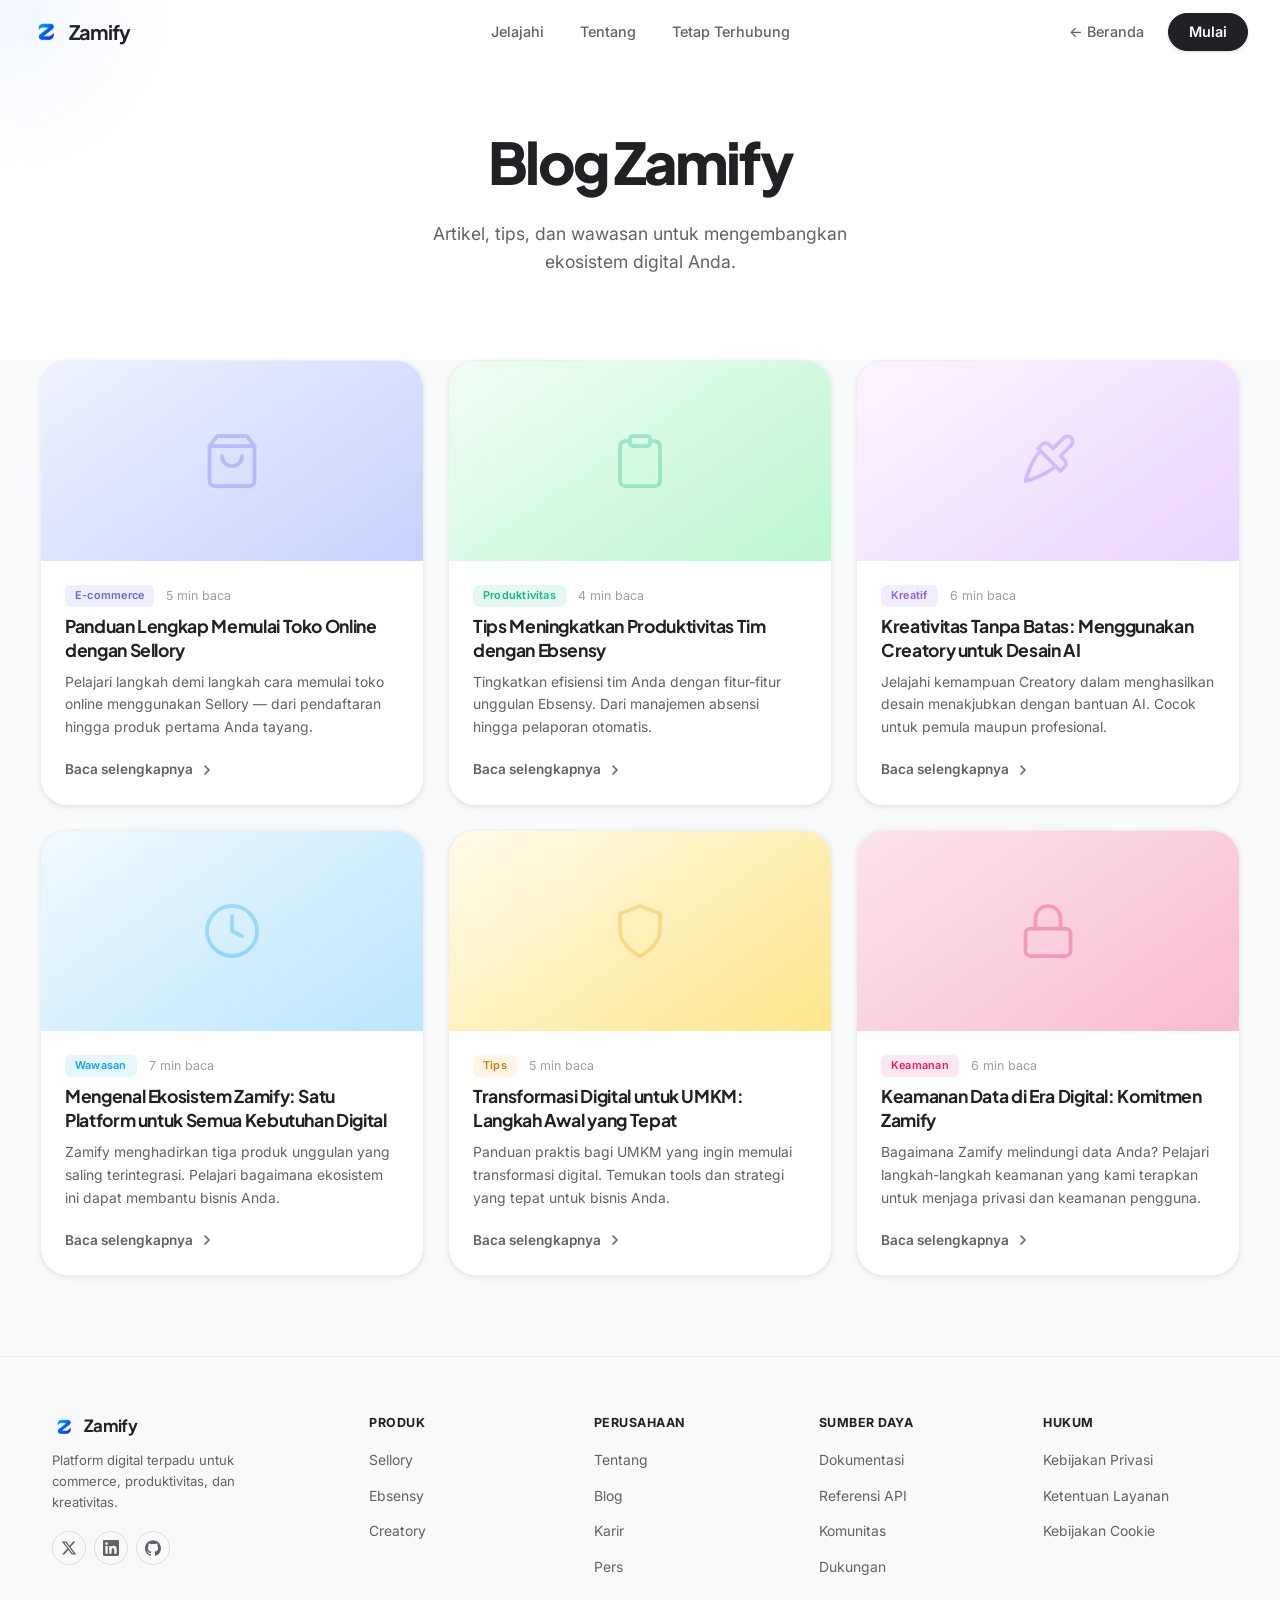
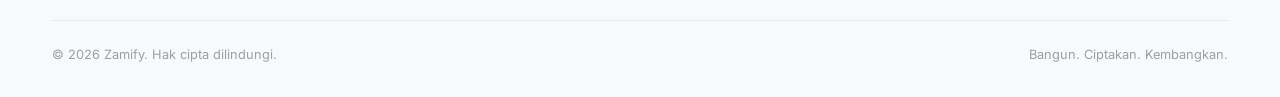
==== blog.html @ 52e23be7 "blog" ====
<!DOCTYPE html>
<html lang="id">
<head>
  <meta charset="UTF-8" />
  <meta name="viewport" content="width=device-width, initial-scale=1.0" />
  <meta name="description" content="Blog Zamify — Artikel, tips, dan wawasan seputar ekosistem digital Zamify." />
  <meta name="theme-color" content="#ffffff" />
  <title>Blog — Zamify</title>
  <link rel="preconnect" href="https://fonts.googleapis.com" />
  <link rel="preconnect" href="https://fonts.gstatic.com" crossorigin />
  <link href="https://fonts.googleapis.com/css2?family=Inter:wght@300;400;500;600;700;800;900&family=Plus+Jakarta+Sans:wght@300;400;500;600;700;800&display=swap" rel="stylesheet" />
  <link rel="stylesheet" href="style.css" />
  <style>
    .blog-hero {
      min-height: 40vh;
      display: flex;
      align-items: center;
      justify-content: center;
      text-align: center;
      padding-top: 80px;
    }
    .blog-hero-headline {
      font-size: clamp(2rem, 5vw, 3.6rem);
      font-weight: 800;
      letter-spacing: -0.05em;
      font-family: var(--font-alt);
      margin-bottom: 12px;
    }
    .blog-hero-sub {
      color: var(--muted);
      font-size: clamp(0.95rem, 1.5vw, 1.1rem);
      max-width: 500px;
      margin: 0 auto;
    }

    .blog-grid-section {
      padding: 0 0 80px;
      background: var(--surface);
    }
    .blog-grid {
      display: grid;
      grid-template-columns: repeat(auto-fill, minmax(340px, 1fr));
      gap: 24px;
    }

    .blog-card {
      border-radius: var(--r-lg);
      overflow: hidden;
      background: var(--paper);
      border: 1.5px solid var(--line-soft);
      box-shadow: var(--shadow-sm);
      transition: transform var(--dur-mid) var(--ease), box-shadow var(--dur-mid) var(--ease), border-color var(--dur-mid) ease;
      display: flex;
      flex-direction: column;
    }
    .blog-card:hover {
      transform: translateY(-4px);
      box-shadow: var(--shadow-lg);
      border-color: var(--line);
    }

    .blog-card-thumb {
      height: 200px;
      position: relative;
      overflow: hidden;
      display: flex;
      align-items: center;
      justify-content: center;
    }
    .blog-card-thumb svg {
      width: 60px;
      height: 60px;
      opacity: 0.3;
    }
    .blog-card-body {
      padding: 24px;
      display: flex;
      flex-direction: column;
      gap: 8px;
      flex: 1;
    }
    .blog-card-meta {
      display: flex;
      align-items: center;
      gap: 12px;
      font-size: 0.78rem;
      color: var(--muted-light);
    }
    .blog-card-category {
      display: inline-flex;
      align-items: center;
      height: 22px;
      padding: 0 10px;
      border-radius: 6px;
      font-size: 0.68rem;
      font-weight: 600;
      letter-spacing: 0.02em;
    }
    .blog-card-title {
      font-size: 1.1rem;
      font-weight: 700;
      color: var(--ink);
      line-height: 1.35;
      letter-spacing: -0.02em;
      font-family: var(--font-alt);
      display: -webkit-box;
      -webkit-line-clamp: 2;
      -webkit-box-orient: vertical;
      overflow: hidden;
    }
    .blog-card-excerpt {
      font-size: 0.87rem;
      color: var(--muted);
      line-height: 1.65;
      display: -webkit-box;
      -webkit-line-clamp: 3;
      -webkit-box-orient: vertical;
      overflow: hidden;
      flex: 1;
    }
    .blog-card-link {
      display: inline-flex;
      align-items: center;
      gap: 6px;
      color: var(--muted);
      font-size: 0.85rem;
      font-weight: 600;
      margin-top: 12px;
      transition: color var(--dur-fast) ease, gap var(--dur-fast) ease;
    }
    .blog-card:hover .blog-card-link {
      color: var(--ink);
      gap: 10px;
    }
    .blog-card-link svg {
      width: 16px;
      height: 16px;
    }

    .blog-empty {
      text-align: center;
      padding: 80px 20px;
      color: var(--muted);
    }
    .blog-empty h3 {
      font-size: 1.4rem;
      font-weight: 700;
      color: var(--ink);
      margin-bottom: 8px;
      font-family: var(--font-alt);
    }

    .blog-article-full {
      display: none;
    }

    @media (max-width: 768px) {
      .blog-grid {
        grid-template-columns: 1fr;
      }
    }
  </style>
</head>
<body>

  <!-- ═══════════════════════════════════════════
       STICKY NAVBAR
  ═══════════════════════════════════════════ -->
  <nav id="navbar" class="navbar" role="navigation" aria-label="Main navigation">
    <div class="nav-container">

      <a href="index.html" class="nav-logo" aria-label="Zamify Home">
        <img src="asset/by (2).png" alt="Zamify" class="nav-logo-mark" />
        <span class="nav-logo-text">Zamify</span>
      </a>

      <ul class="nav-links" role="list">
        <li><a href="index.html#experiments" class="nav-link">Jelajahi</a></li>
        <li><a href="index.html#about" class="nav-link">Tentang</a></li>
        <li><a href="index.html#connect" class="nav-link">Tetap Terhubung</a></li>
      </ul>

      <div class="nav-actions">
        <a href="index.html" class="nav-signin" id="nav-signin-btn">← Beranda</a>
        <a href="index.html#connect" class="btn btn-primary nav-cta">Mulai</a>
      </div>

      <button class="nav-hamburger" id="nav-hamburger" aria-label="Toggle menu" aria-expanded="false">
        <span></span><span></span><span></span>
      </button>
    </div>

    <div class="mobile-menu" id="mobile-menu" aria-hidden="true">
      <ul class="mobile-nav-links" role="list">
        <li><a href="index.html#experiments" class="mobile-nav-link">Jelajahi</a></li>
        <li><a href="index.html#about" class="mobile-nav-link">Tentang</a></li>
        <li><a href="index.html#connect" class="mobile-nav-link">Tetap Terhubung</a></li>
      </ul>
      <div class="mobile-nav-actions">
        <a href="index.html" class="btn btn-ghost">← Beranda</a>
        <a href="index.html#connect" class="btn btn-primary">Mulai</a>
      </div>
    </div>
  </nav>

  <!-- ═══════════════════════════════════════════
       BLOG HERO
  ═══════════════════════════════════════════ -->
  <section class="blog-hero section-pad" aria-labelledby="blog-hero-title">
    <div class="section-container" style="text-align:center;">
      <h1 id="blog-hero-title" class="blog-hero-headline reveal-up">Blog Zamify</h1>
      <p class="blog-hero-sub reveal-up" style="--delay:0.1s">
        Artikel, tips, dan wawasan untuk mengembangkan ekosistem digital Anda.
      </p>
    </div>
  </section>

  <!-- ═══════════════════════════════════════════
       BLOG GRID
  ═══════════════════════════════════════════ -->
  <section class="blog-grid-section section-pad" id="blog-posts">
    <div class="section-container">
      <div class="blog-grid" role="list">

        <article class="blog-card reveal-card" style="--delay:0.05s" role="listitem">
          <div class="blog-card-thumb" style="background:linear-gradient(145deg,#eef2ff,#c7d2fe);">
            <svg viewBox="0 0 24 24" fill="none" stroke="#6366f1" stroke-width="1.5" stroke-linecap="round" stroke-linejoin="round">
              <path d="M6 2L3 6v14a2 2 0 002 2h14a2 2 0 002-2V6l-3-4z"/><line x1="3" y1="6" x2="21" y2="6"/><path d="M16 10a4 4 0 01-8 0"/>
            </svg>
          </div>
          <div class="blog-card-body">
            <div class="blog-card-meta">
              <span class="blog-card-category" style="color:#6366f1;background:rgba(99,102,241,0.1);">E-commerce</span>
              <span>5 min baca</span>
            </div>
            <h2 class="blog-card-title">Panduan Lengkap Memulai Toko Online dengan Sellory</h2>
            <p class="blog-card-excerpt">Pelajari langkah demi langkah cara memulai toko online menggunakan Sellory — dari pendaftaran hingga produk pertama Anda tayang.</p>
            <a href="#" class="blog-card-link">
              Baca selengkapnya
              <svg viewBox="0 0 24 24" fill="none" stroke="currentColor" stroke-width="2.5" stroke-linecap="round" stroke-linejoin="round"><path d="m9 18 6-6-6-6"/></svg>
            </a>
          </div>
        </article>

        <article class="blog-card reveal-card" style="--delay:0.1s" role="listitem">
          <div class="blog-card-thumb" style="background:linear-gradient(145deg,#f0fdf4,#bbf7d0);">
            <svg viewBox="0 0 24 24" fill="none" stroke="#10b981" stroke-width="1.5" stroke-linecap="round" stroke-linejoin="round">
              <path d="M16 4h2a2 2 0 012 2v14a2 2 0 01-2 2H6a2 2 0 01-2-2V6a2 2 0 012-2h2"/><rect x="8" y="2" width="8" height="4" rx="1" ry="1"/>
            </svg>
          </div>
          <div class="blog-card-body">
            <div class="blog-card-meta">
              <span class="blog-card-category" style="color:#10b981;background:rgba(16,185,129,0.1);">Produktivitas</span>
              <span>4 min baca</span>
            </div>
            <h2 class="blog-card-title">Tips Meningkatkan Produktivitas Tim dengan Ebsensy</h2>
            <p class="blog-card-excerpt">Tingkatkan efisiensi tim Anda dengan fitur-fitur unggulan Ebsensy. Dari manajemen absensi hingga pelaporan otomatis.</p>
            <a href="#" class="blog-card-link">
              Baca selengkapnya
              <svg viewBox="0 0 24 24" fill="none" stroke="currentColor" stroke-width="2.5" stroke-linecap="round" stroke-linejoin="round"><path d="m9 18 6-6-6-6"/></svg>
            </a>
          </div>
        </article>

        <article class="blog-card reveal-card" style="--delay:0.15s" role="listitem">
          <div class="blog-card-thumb" style="background:linear-gradient(145deg,#fdf4ff,#e9d5ff);">
            <svg viewBox="0 0 24 24" fill="none" stroke="#8b5cf6" stroke-width="1.5" stroke-linecap="round" stroke-linejoin="round">
              <path d="M18.37 2.63L14 7l-1.59-1.59a2 2 0 00-2.82 0L8 7l9 9 1.59-1.59a2 2 0 000-2.82L17 10l4.37-4.37a2 2 0 000-2.82 2 2 0 00-3 0z"/><path d="M9 8c-4 4-6 12-6 12s8-2 12-6"/>
            </svg>
          </div>
          <div class="blog-card-body">
            <div class="blog-card-meta">
              <span class="blog-card-category" style="color:#8b5cf6;background:rgba(139,92,246,0.1);">Kreatif</span>
              <span>6 min baca</span>
            </div>
            <h2 class="blog-card-title">Kreativitas Tanpa Batas: Menggunakan Creatory untuk Desain AI</h2>
            <p class="blog-card-excerpt">Jelajahi kemampuan Creatory dalam menghasilkan desain menakjubkan dengan bantuan AI. Cocok untuk pemula maupun profesional.</p>
            <a href="#" class="blog-card-link">
              Baca selengkapnya
              <svg viewBox="0 0 24 24" fill="none" stroke="currentColor" stroke-width="2.5" stroke-linecap="round" stroke-linejoin="round"><path d="m9 18 6-6-6-6"/></svg>
            </a>
          </div>
        </article>

        <article class="blog-card reveal-card" style="--delay:0.2s" role="listitem">
          <div class="blog-card-thumb" style="background:linear-gradient(145deg,#f0f9ff,#bae6fd);">
            <svg viewBox="0 0 24 24" fill="none" stroke="#0ea5e9" stroke-width="1.5" stroke-linecap="round" stroke-linejoin="round">
              <circle cx="12" cy="12" r="10"/><polyline points="12 6 12 12 16 14"/>
            </svg>
          </div>
          <div class="blog-card-body">
            <div class="blog-card-meta">
              <span class="blog-card-category" style="color:#0ea5e9;background:rgba(14,165,233,0.1);">Wawasan</span>
              <span>7 min baca</span>
            </div>
            <h2 class="blog-card-title">Mengenal Ekosistem Zamify: Satu Platform untuk Semua Kebutuhan Digital</h2>
            <p class="blog-card-excerpt">Zamify menghadirkan tiga produk unggulan yang saling terintegrasi. Pelajari bagaimana ekosistem ini dapat membantu bisnis Anda.</p>
            <a href="#" class="blog-card-link">
              Baca selengkapnya
              <svg viewBox="0 0 24 24" fill="none" stroke="currentColor" stroke-width="2.5" stroke-linecap="round" stroke-linejoin="round"><path d="m9 18 6-6-6-6"/></svg>
            </a>
          </div>
        </article>

        <article class="blog-card reveal-card" style="--delay:0.25s" role="listitem">
          <div class="blog-card-thumb" style="background:linear-gradient(145deg,#fffbeb,#fde68a);">
            <svg viewBox="0 0 24 24" fill="none" stroke="#f59e0b" stroke-width="1.5" stroke-linecap="round" stroke-linejoin="round">
              <path d="M12 22s8-4 8-10V5l-8-3-8 3v7c0 6 8 10 8 10z"/>
            </svg>
          </div>
          <div class="blog-card-body">
            <div class="blog-card-meta">
              <span class="blog-card-category" style="color:#d97706;background:rgba(245,158,11,0.1);">Tips</span>
              <span>5 min baca</span>
            </div>
            <h2 class="blog-card-title">Transformasi Digital untuk UMKM: Langkah Awal yang Tepat</h2>
            <p class="blog-card-excerpt">Panduan praktis bagi UMKM yang ingin memulai transformasi digital. Temukan tools dan strategi yang tepat untuk bisnis Anda.</p>
            <a href="#" class="blog-card-link">
              Baca selengkapnya
              <svg viewBox="0 0 24 24" fill="none" stroke="currentColor" stroke-width="2.5" stroke-linecap="round" stroke-linejoin="round"><path d="m9 18 6-6-6-6"/></svg>
            </a>
          </div>
        </article>

        <article class="blog-card reveal-card" style="--delay:0.3s" role="listitem">
          <div class="blog-card-thumb" style="background:linear-gradient(145deg,#fce4ec,#f8bbd0);">
            <svg viewBox="0 0 24 24" fill="none" stroke="#e91e63" stroke-width="1.5" stroke-linecap="round" stroke-linejoin="round">
              <rect x="3" y="11" width="18" height="11" rx="2" ry="2"/><path d="M7 11V7a5 5 0 0110 0v4"/>
            </svg>
          </div>
          <div class="blog-card-body">
            <div class="blog-card-meta">
              <span class="blog-card-category" style="color:#e91e63;background:rgba(233,30,99,0.1);">Keamanan</span>
              <span>6 min baca</span>
            </div>
            <h2 class="blog-card-title">Keamanan Data di Era Digital: Komitmen Zamify</h2>
            <p class="blog-card-excerpt">Bagaimana Zamify melindungi data Anda? Pelajari langkah-langkah keamanan yang kami terapkan untuk menjaga privasi dan keamanan pengguna.</p>
            <a href="#" class="blog-card-link">
              Baca selengkapnya
              <svg viewBox="0 0 24 24" fill="none" stroke="currentColor" stroke-width="2.5" stroke-linecap="round" stroke-linejoin="round"><path d="m9 18 6-6-6-6"/></svg>
            </a>
          </div>
        </article>

      </div>
    </div>
  </section>

  <!-- ═══════════════════════════════════════════
       FOOTER
  ═══════════════════════════════════════════ -->
  <footer class="footer" role="contentinfo">
    <div class="footer-container">
      <div class="footer-top">
        <div class="footer-brand">
          <a href="index.html" class="footer-logo" aria-label="Zamify Home">
            <img src="asset/by (2).png" alt="Zamify" width="28" height="28" />
            <span>Zamify</span>
          </a>
          <p class="footer-tagline">Platform digital terpadu untuk commerce, produktivitas, dan kreativitas.</p>
          <div class="footer-socials">
            <a href="#" class="social-link" aria-label="Twitter">
              <svg width="16" height="16" viewBox="0 0 24 24" fill="currentColor"><path d="M18.244 2.25h3.308l-7.227 8.26 8.502 11.24H16.17l-5.214-6.817L4.99 21.75H1.68l7.73-8.835L1.254 2.25H8.08l4.713 6.231zm-1.161 17.52h1.833L7.084 4.126H5.117z"/></svg>
            </a>
            <a href="#" class="social-link" aria-label="LinkedIn">
              <svg width="16" height="16" viewBox="0 0 24 24" fill="currentColor"><path d="M20.447 20.452h-3.554v-5.569c0-1.328-.027-3.037-1.852-3.037-1.853 0-2.136 1.445-2.136 2.939v5.667H9.351V9h3.414v1.561h.046c.477-.9 1.637-1.85 3.37-1.85 3.601 0 4.267 2.37 4.267 5.455v6.286zM5.337 7.433a2.062 2.062 0 0 1-2.063-2.065 2.064 2.064 0 1 1 2.063 2.065zm1.782 13.019H3.555V9h3.564v11.452zM22.225 0H1.771C.792 0 0 .774 0 1.729v20.542C0 23.227.792 24 1.771 24h20.451C23.2 24 24 23.227 24 22.271V1.729C24 .774 23.2 0 22.222 0h.003z"/></svg>
            </a>
            <a href="#" class="social-link" aria-label="GitHub">
              <svg width="16" height="16" viewBox="0 0 24 24" fill="currentColor"><path d="M12 .297c-6.63 0-12 5.373-12 12 0 5.303 3.438 9.8 8.205 11.385.6.113.82-.258.82-.577 0-.285-.01-1.04-.015-2.04-3.338.724-4.042-1.61-4.042-1.61C4.422 18.07 3.633 17.7 3.633 17.7c-1.087-.744.084-.729.084-.729 1.205.084 1.838 1.236 1.838 1.236 1.07 1.835 2.809 1.305 3.495.998.108-.776.417-1.305.76-1.605-2.665-.3-5.466-1.332-5.466-5.93 0-1.31.465-2.38 1.235-3.22-.135-.303-.54-1.523.105-3.176 0 0 1.005-.322 3.3 1.23.96-.267 1.98-.399 3-.405 1.02.006 2.04.138 3 .405 2.28-1.552 3.285-1.23 3.285-1.23.645 1.653.24 2.873.12 3.176.765.84 1.23 1.91 1.23 3.22 0 4.61-2.805 5.625-5.475 5.92.42.36.81 1.096.81 2.22 0 1.606-.015 2.896-.015 3.286 0 .315.21.69.825.57C20.565 22.092 24 17.592 24 12.297c0-6.627-5.373-12-12-12"/></svg>
            </a>
          </div>
        </div>

        <div class="footer-links-group">
          <h4 class="footer-group-title">Produk</h4>
          <ul>
            <li><a href="#">Sellory</a></li>
            <li><a href="#">Ebsensy</a></li>
            <li><a href="#">Creatory</a></li>
          </ul>
        </div>

        <div class="footer-links-group">
          <h4 class="footer-group-title">Perusahaan</h4>
          <ul>
            <li><a href="index.html#about">Tentang</a></li>
            <li><a href="blog.html">Blog</a></li>
            <li><a href="#">Karir</a></li>
            <li><a href="#">Pers</a></li>
          </ul>
        </div>

        <div class="footer-links-group">
          <h4 class="footer-group-title">Sumber Daya</h4>
          <ul>
            <li><a href="#">Dokumentasi</a></li>
            <li><a href="#">Referensi API</a></li>
            <li><a href="#">Komunitas</a></li>
            <li><a href="#">Dukungan</a></li>
          </ul>
        </div>

        <div class="footer-links-group">
          <h4 class="footer-group-title">Hukum</h4>
          <ul>
            <li><a href="#">Kebijakan Privasi</a></li>
            <li><a href="#">Ketentuan Layanan</a></li>
            <li><a href="#">Kebijakan Cookie</a></li>
          </ul>
        </div>
      </div>

      <div class="footer-bottom">
        <p class="footer-copy">© 2026 Zamify. Hak cipta dilindungi.</p>
        <p class="footer-motto">Bangun. Ciptakan. Kembangkan.</p>
      </div>
    </div>
  </footer>

  <div class="cursor-glow" id="cursor-glow" aria-hidden="true"></div>

  <div class="toast" id="toast" aria-live="polite">
    <span class="toast-icon"></span>
    <span class="toast-msg">Masih dalam masa pembangunan</span>
  </div>

  <script src="script.js"></script>
  <script>
    (function initBlogLinks() {
      document.querySelectorAll('.blog-card-link').forEach(link => {
        link.addEventListener('click', e => {
          e.preventDefault();
          if (typeof showToast === 'function') {
            showToast(' Artikel sedang dalam pengembangan');
          }
        });
      });
    })();
  </script>
</body>
</html>
---- style.css ----
/* ═══════════════════════════════════════════════════════════
   ZAMIFY — Google Labs Style Redesign
   Clean · Light · Premium · Modern
═══════════════════════════════════════════════════════════ */

/* ── DESIGN TOKENS ─────────────────────────────────────── */
:root {
  --ink:        #202124;
  --ink-soft:   #3c4043;
  --muted:      #5f6368;
  --muted-light:#9aa0a6;
  --paper:      #ffffff;
  --surface:    #f8f9fa;
  --surface-2:  #f1f3f4;
  --line:       rgba(32,33,36,0.12);
  --line-soft:  rgba(32,33,36,0.07);

  /* Brand accent palette */
  --yellow:     #fbbc04;
  --blue:       #4285f4;
  --green:      #34a853;
  --red:        #ea4335;
  --indigo:     #5e81f4;
  --purple:     #8b5cf6;
  --teal:       #00bcd4;

  /* Radius */
  --r-sm:   12px;
  --r-md:   20px;
  --r-lg:   28px;
  --r-xl:   36px;
  --r-pill: 999px;

  /* Motion */
  --ease:       cubic-bezier(0.22, 1, 0.36, 1);
  --ease-spring:cubic-bezier(0.34, 1.56, 0.64, 1);
  --dur-fast:   0.18s;
  --dur-mid:    0.3s;
  --dur-slow:   0.5s;

  /* Font */
  --font:    'Inter', 'Plus Jakarta Sans', system-ui, sans-serif;
  --font-alt:'Plus Jakarta Sans', 'Inter', system-ui, sans-serif;

  /* Shadows */
  --shadow-sm:  0 1px 4px rgba(0,0,0,0.06), 0 2px 8px rgba(0,0,0,0.04);
  --shadow-md:  0 4px 16px rgba(0,0,0,0.08), 0 1px 4px rgba(0,0,0,0.04);
  --shadow-lg:  0 8px 32px rgba(0,0,0,0.10), 0 2px 8px rgba(0,0,0,0.06);
  --shadow-xl:  0 20px 60px rgba(0,0,0,0.14), 0 4px 16px rgba(0,0,0,0.06);

  /* Z layers */
  --z-intro:  9999;
  --z-sticky:  200;
}

/* ── RESET ─────────────────────────────────────────────── */
*, *::before, *::after {
  box-sizing: border-box;
  margin: 0;
  padding: 0;
}
html {
  scroll-behavior: smooth;
  scroll-padding-top: 72px;
  -webkit-font-smoothing: antialiased;
  -moz-osx-font-smoothing: grayscale;
}
body {
  min-height: 100vh;
  overflow-x: hidden;
  background: var(--paper);
  color: var(--ink);
  font-family: var(--font);
  font-size: 1rem;
  line-height: 1.6;
}
a { color: inherit; text-decoration: none; }
ul { list-style: none; }
button { font: inherit; border: 0; background: none; cursor: pointer; }
svg { display: block; max-width: 100%; }
img { display: block; max-width: 100%; }

::selection {
  background: rgba(66,133,244,0.18);
  color: var(--ink);
}
::-webkit-scrollbar { width: 6px; height: 6px; }
::-webkit-scrollbar-track { background: var(--surface); }
::-webkit-scrollbar-thumb { background: rgba(32,33,36,0.25); border-radius: var(--r-pill); }

/* ── UTILITY ───────────────────────────────────────────── */
.btn {
  display: inline-flex;
  align-items: center;
  justify-content: center;
  gap: 8px;
  min-height: 44px;
  padding: 0 22px;
  border-radius: var(--r-pill);
  border: 1.5px solid transparent;
  font-size: 0.95rem;
  font-weight: 600;
  white-space: nowrap;
  transition:
    transform var(--dur-fast) var(--ease),
    background var(--dur-mid) var(--ease),
    border-color var(--dur-mid) var(--ease),
    box-shadow var(--dur-mid) var(--ease);
}
.btn:hover { transform: translateY(-1px); }
.btn:active { transform: translateY(0); }

.btn-lg { min-height: 52px; padding: 0 30px; font-size: 1rem; }

.btn-primary {
  background: var(--ink);
  color: #fff;
  border-color: var(--ink);
  box-shadow: 0 1px 3px rgba(0,0,0,0.15);
}
.btn-primary:hover {
  background: var(--ink-soft);
  box-shadow: var(--shadow-md);
}

.btn-ghost {
  background: transparent;
  border-color: var(--line);
  color: var(--ink);
}
.btn-ghost:hover {
  background: var(--surface);
  border-color: rgba(32,33,36,0.2);
}

.btn-outline {
  background: transparent;
  border-color: var(--line);
  color: var(--ink);
}
.btn-outline:hover { background: var(--surface); }

.hide-mobile { display: inline; }

.gradient-text {
  background: linear-gradient(135deg, #4285f4, #8b5cf6);
  -webkit-background-clip: text;
  -webkit-text-fill-color: transparent;
  background-clip: text;
}

/* Reveal animations */
.reveal-up, .reveal-fade {
  opacity: 0;
  transform: translateY(24px);
  transition: opacity 0.65s var(--ease), transform 0.65s var(--ease);
  transition-delay: var(--delay, 0s);
}
.reveal-up.revealed, .reveal-fade.revealed {
  opacity: 1;
  transform: translateY(0);
}
.reveal-card {
  opacity: 0;
  transform: translateY(20px) scale(0.98);
  transition: opacity 0.55s var(--ease), transform 0.55s var(--ease);
  transition-delay: var(--delay, 0s);
}
.reveal-card.revealed { opacity: 1; transform: translateY(0) scale(1); }

/* ════════════════════════════════════════════════════════
   INTRO LOADING SCREEN
════════════════════════════════════════════════════════ */
.intro-screen {
  position: fixed;
  inset: 0;
  z-index: var(--z-intro);
  display: grid;
  place-items: center;
  overflow: hidden;
  background: var(--paper);
  color: var(--ink);
}
.intro-screen.intro-hidden {
  pointer-events: none;
  opacity: 0;
  transition: opacity 0.6s ease;
}
.intro-screen.intro-gone { display: none; }

.intro-content {
  position: relative;
  z-index: 2;
  display: flex;
  flex-direction: column;
  align-items: center;
  gap: 14px;
}
.intro-logo-text {
  font-size: clamp(2.8rem, 9vw, 6rem);
  font-weight: 800;
  letter-spacing: -0.06em;
  color: var(--ink);
  animation: introReveal 0.6s var(--ease) 0.12s both;
  font-family: var(--font-alt);
}
.intro-tagline {
  color: var(--muted);
  font-size: clamp(1rem, 2.5vw, 1.35rem);
  font-weight: 500;
  animation: introReveal 0.6s var(--ease) 0.4s both;
}
.intro-progress {
  width: min(240px, 55vw);
  height: 3px;
  margin-top: 20px;
  overflow: hidden;
  border-radius: var(--r-pill);
  background: var(--line);
}
.intro-progress-bar {
  height: 100%;
  width: 0;
  border-radius: inherit;
  background: linear-gradient(90deg, var(--blue), var(--purple));
  animation: introProgress 2.5s var(--ease) 0.4s forwards;
}

/* Intro blobs */
.intro-bg-blob {
  position: absolute;
  z-index: 1;
  opacity: 0;
  animation: blobAppear 0.8s var(--ease) forwards, blobFloat 8s ease-in-out infinite alternate;
}
.intro-blob-top-left  { width: min(38vw, 480px); aspect-ratio:1; top:-22vw; left:6vw; animation-delay:0s,0.8s; }
.intro-blob-top-right { width: min(30vw, 400px); aspect-ratio:1; top:-8vw; right:-10vw; animation-delay:0.15s,0.95s; }
.intro-blob-1 { width:32vw; height:32vw; left:-10vw; bottom:-8vw; animation-delay:0.3s,1.1s; }
.intro-blob-2 { width:33vw; height:33vw; right:12vw; bottom:-16vw; animation-delay:0.45s,1.25s; }
.intro-blob-3 { width:22vw; height:22vw; top:-14vw; left:42vw; animation-delay:0.6s,1.4s; }

@keyframes introReveal {
  from { opacity:0; transform:translateY(16px) scale(0.97); }
  to   { opacity:1; transform:translateY(0) scale(1); }
}
@keyframes introProgress { to { width:100%; } }
@keyframes blobAppear {
  from { opacity:0; transform:scale(0.6); }
  to   { opacity:.5; transform:scale(1); }
}
@keyframes blobFloat {
  0%   { transform:translate3d(0,0,0) rotate(0deg); }
  50%  { transform:translate3d(14px,-28px,0) rotate(2deg); }
  100% { transform:translate3d(-6px,-14px,0) rotate(-2deg); }
}
@keyframes blobSpin {
  from { transform:rotate(0deg); }
  to   { transform:rotate(360deg); }
}

.intro-bg-blob svg { display:block; width:100%; height:100%; transform-origin:center; animation:blobSpin 25s linear infinite; will-change:transform; }
.intro-blob-2 svg { animation-duration:35s; animation-direction:reverse; }
.intro-blob-3 svg { animation-duration:20s; }
.intro-blob-top-left svg { animation-duration:30s; animation-direction:reverse; }
.intro-blob-top-right svg { animation-duration:22s; }

/* ════════════════════════════════════════════════════════
   NAVBAR
════════════════════════════════════════════════════════ */
.navbar {
  position: fixed;
  inset: 0 0 auto;
  z-index: var(--z-sticky);
  color: var(--ink);
  transition:
    background var(--dur-mid) ease,
    border-color var(--dur-mid) ease,
    box-shadow var(--dur-mid) ease;
  border-bottom: 1px solid transparent;
}
.navbar.scrolled {
  background: rgba(255,255,255,0.9);
  border-color: var(--line);
  box-shadow: 0 1px 0 var(--line), var(--shadow-sm);
  backdrop-filter: blur(20px);
  -webkit-backdrop-filter: blur(20px);
}

.nav-container {
  height: 64px;
  padding: 0 32px;
  display: grid;
  grid-template-columns: 1fr auto 1fr;
  align-items: center;
  gap: 20px;
  max-width: 1280px;
  margin: 0 auto;
}

.nav-logo, .footer-logo {
  display: inline-flex;
  align-items: center;
  gap: 9px;
  width: fit-content;
}
.nav-logo-mark { width: 28px; height: 28px; object-fit: contain; }
.nav-logo-text {
  font-size: 1.25rem;
  font-weight: 700;
  letter-spacing: -0.04em;
  color: var(--ink);
  font-family: var(--font-alt);
}

.nav-links {
  display: flex;
  align-items: center;
  justify-content: center;
  gap: 4px;
}
.nav-link, .nav-signin {
  display: inline-flex;
  min-height: 38px;
  align-items: center;
  border-radius: var(--r-pill);
  color: var(--muted);
  font-size: 0.9rem;
  font-weight: 500;
  padding: 0 16px;
  transition: background var(--dur-fast) ease, color var(--dur-fast) ease;
}
.nav-link:hover, .nav-signin:hover {
  background: var(--surface);
  color: var(--ink);
}

/* On dark hero (before scroll), links appear light */
.navbar:not(.scrolled) .nav-link,
.navbar:not(.scrolled) .nav-signin {
  color: rgba(32,33,36,0.7);
}
.navbar:not(.scrolled) .nav-link:hover,
.navbar:not(.scrolled) .nav-signin:hover {
  background: rgba(32,33,36,0.06);
  color: var(--ink);
}

.nav-actions {
  display: flex;
  align-items: center;
  justify-content: flex-end;
  gap: 8px;
}
.nav-cta {
  min-height: 38px;
  padding: 0 20px;
  font-size: 0.9rem;
}

/* Hamburger */
.nav-hamburger {
  display: none;
  flex-direction: column;
  justify-self: end;
  gap: 5px;
  padding: 8px;
  border-radius: var(--r-sm);
}
.nav-hamburger span {
  width: 20px; height: 2px;
  border-radius: 2px;
  background: var(--ink);
  transition: transform var(--dur-fast) var(--ease), opacity var(--dur-fast) ease;
}
.nav-hamburger.open span:nth-child(1) { transform: translateY(7px) rotate(45deg); }
.nav-hamburger.open span:nth-child(2) { opacity: 0; }
.nav-hamburger.open span:nth-child(3) { transform: translateY(-7px) rotate(-45deg); }

/* Mobile menu */
.mobile-menu {
  display: none;
  padding: 16px;
  border-top: 1px solid var(--line);
  background: rgba(255,255,255,0.97);
  backdrop-filter: blur(20px);
}
.mobile-menu.open { display: block; }
.mobile-nav-links { display: grid; gap: 4px; margin-bottom: 12px; }
.mobile-nav-link {
  display: flex;
  min-height: 44px;
  align-items: center;
  border-radius: var(--r-md);
  color: var(--ink);
  font-weight: 500;
  padding: 0 14px;
  transition: background var(--dur-fast) ease;
}
.mobile-nav-link:hover { background: var(--surface); }
.mobile-nav-actions { display: grid; grid-template-columns: 1fr 1fr; gap: 8px; }

/* ════════════════════════════════════════════════════════
   HERO — Google Labs Split Layout
════════════════════════════════════════════════════════ */
.hero {
  position: relative;
  overflow: hidden;
  background: var(--paper);
  color: var(--ink);
}

.hero .hero-blobs {
  position: absolute;
  inset: 0;
  overflow: hidden;
  pointer-events: none;
  z-index: 0;
}
.hero .blob {
  position: absolute;
  filter: blur(80px);
  opacity: 0.15;
  will-change: transform;
}
.hero .blob-1 { width:42vw; height:42vw; top:-12vw; right:-6vw; animation:float-blob1 18s infinite alternate ease-in-out; }
.hero .blob-2 { width:36vw; height:36vw; top:30vw; left:-8vw; animation:float-blob2 22s infinite alternate ease-in-out; }

.hero .blob svg { display:block; width:100%; height:100%; transform-origin:center; animation:blobSpin 30s linear infinite; will-change:transform; }
.hero .blob-2 svg { animation-duration:22s; animation-direction:reverse; }

@keyframes float-blob1 {
  0%   { transform:translate(0,0) scale(1); }
  50%  { transform:translate(-8vw,6vw) scale(1.08); }
  100% { transform:translate(4vw,-4vw) scale(0.96); }
}
@keyframes float-blob2 {
  0%   { transform:translate(0,0) scale(1); }
  50%  { transform:translate(10vw,-8vw) scale(1.06); }
  100% { transform:translate(-4vw,6vw) scale(0.94); }
}

/* ── HERO LAYOUT — Split: Left text + Right card grid ── */
.hero-layout {
  display: grid;
  grid-template-columns: 1fr 1fr;
  align-items: center;
  gap: 60px;
}

/* Left column */
.hero-left-col {
  display: flex;
  flex-direction: column;
  align-items: flex-start;
  gap: 0;
}
.hero-kicker {
  font-size: 0.78rem;
  font-weight: 600;
  letter-spacing: 0.1em;
  text-transform: uppercase;
  color: var(--muted);
  margin-bottom: 18px;
}
.hero-headline {
  color: var(--ink);
  font-size: clamp(2.4rem, 5.5vw, 4.2rem);
  font-weight: 800;
  line-height: 1.1;
  letter-spacing: -0.05em;
  font-family: var(--font-alt);
  margin-bottom: 22px;
}
.hero-subheadline {
  max-width: 420px;
  color: var(--muted);
  font-size: clamp(0.95rem, 1.5vw, 1.1rem);
  line-height: 1.7;
  margin-bottom: 34px;
}
.hero-actions {
  display: flex;
  flex-wrap: wrap;
  gap: 10px;
}

/* Right column — 3-card grid like Google Labs */
.hero-right-col {
  display: grid;
  grid-template-columns: repeat(3, 1fr);
  gap: 14px;
  align-items: stretch;
}

/* Individual mini hero cards */
.hero-mini-card {
  border-radius: var(--r-lg);
  overflow: hidden;
  position: relative;
  cursor: pointer;
  transition: transform var(--dur-mid) var(--ease), box-shadow var(--dur-mid) var(--ease);
  box-shadow: var(--shadow-md);
  background: var(--surface-2);
  min-height: 380px;
  display: flex;
  flex-direction: column;
}
.hero-mini-card:hover {
  transform: translateY(-6px) scale(1.02);
  box-shadow: var(--shadow-xl);
}

/* New badge */
.hero-mini-badge {
  position: absolute;
  top: 14px;
  left: 14px;
  z-index: 10;
  height: 24px;
  padding: 0 10px;
  border-radius: var(--r-pill);
  background: rgba(255,255,255,0.95);
  color: var(--ink);
  font-size: 0.7rem;
  font-weight: 700;
  letter-spacing: 0.06em;
  display: flex;
  align-items: center;
  box-shadow: var(--shadow-sm);
  border: 1px solid var(--line-soft);
}

.hero-mini-card-img {
  flex: 1;
  position: relative;
  overflow: hidden;
}
.hero-mini-card-img img {
  width: 100%;
  height: 100%;
  object-fit: cover;
  transition: transform 0.5s var(--ease);
}
.hero-mini-card:hover .hero-mini-card-img img {
  transform: scale(1.05);
}

/* Mock visual inside card */
.hero-mini-mock {
  width: 100%;
  height: 100%;
  min-height: 240px;
  display: flex;
  align-items: center;
  justify-content: center;
  position: relative;
  overflow: hidden;
}

.hero-mini-card-footer {
  padding: 16px 18px;
  background: var(--paper);
  border-top: 1px solid var(--line-soft);
  display: flex;
  align-items: center;
  justify-content: space-between;
}
.hero-mini-card-footer-text {
  flex: 1;
  min-width: 0;
}
.hero-mini-card-name {
  font-size: 0.95rem;
  font-weight: 700;
  color: var(--ink);
  letter-spacing: -0.02em;
}
.hero-mini-card-desc {
  font-size: 0.75rem;
  color: var(--muted);
  margin-top: 2px;
  white-space: nowrap;
  overflow: hidden;
  text-overflow: ellipsis;
}
.hero-mini-card-arrow {
  width: 34px;
  height: 34px;
  border-radius: 50%;
  border: 1.5px solid var(--line);
  display: grid;
  place-items: center;
  color: var(--ink);
  flex-shrink: 0;
  margin-left: 10px;
  transition: background var(--dur-fast) ease, border-color var(--dur-fast) ease, transform var(--dur-fast) ease;
}
.hero-mini-card:hover .hero-mini-card-arrow {
  background: var(--ink);
  border-color: var(--ink);
  color: #fff;
  transform: rotate(45deg);
}

/* Product slides (slide 1,2,3) — full panel product showcase */
/* Mock devices */
.mock-browser,
.mock-phone,
.mock-canvas {
  width: min(320px, 100%);
  border: 1px solid var(--line);
  border-radius: var(--r-md);
  background: var(--surface);
  box-shadow: var(--shadow-lg);
}
.mock-browser { padding: 14px; }
.mock-browser-top { display:flex; gap:6px; margin-bottom:14px; }
.mock-browser-top span { width:8px; height:8px; border-radius:50%; }
.mock-browser-top span:nth-child(1) { background:#ff5f57; }
.mock-browser-top span:nth-child(2) { background:#febc2e; }
.mock-browser-top span:nth-child(3) { background:#28c840; }

.mock-chart {
  height: 72px;
  border-radius: var(--r-sm);
  background: var(--surface-2);
  position: relative;
  overflow: hidden;
}
.mock-chart::after {
  content:'';
  position:absolute;
  inset:0;
  background: linear-gradient(90deg,
    transparent 10%,
    var(--accent,#4285f4) 10% 25%,
    transparent 25% 35%,
    var(--accent,#4285f4) 35% 55%,
    transparent 55%
  );
  opacity: 0.35;
  border-radius: var(--r-sm);
}
.mock-store-grid { display:grid; grid-template-columns:repeat(4,1fr); gap:8px; margin-top:12px; }
.mock-store-grid i { aspect-ratio:1; border-radius:6px; background:var(--surface-2); }

.mock-phone { max-width:200px; padding:14px; border-radius:22px; }
.mock-phone-pill { width:48px; height:5px; margin:0 auto 14px; border-radius:var(--r-pill); background:var(--line); }
.mock-attendance-card { height:72px; border-radius:var(--r-sm); background:var(--surface-2); }
.mock-attendance-list { display:grid; gap:8px; margin-top:12px; }
.mock-attendance-list i { height:14px; border-radius:4px; background:var(--surface-2); }

.mock-canvas { min-height:180px; position:relative; overflow:hidden; }
.mock-canvas-shape { position:absolute; border-radius:var(--r-sm); }
.shape-a { width:80px; height:80px; left:24px; top:24px; background:var(--accent,#8b5cf6); opacity:0.5; transform:rotate(12deg); }
.shape-b { width:100px; height:50px; right:20px; bottom:24px; border-radius:var(--r-sm); background:var(--surface-2); }
.mock-canvas-tools { position:absolute; left:20px; right:20px; bottom:16px; display:flex; gap:6px; }
.mock-canvas-tools i { width:28px; height:28px; border:1px solid var(--line); border-radius:6px; background:var(--paper); }

/* Extra mocks for cards */
.mock-analytics { display:flex; align-items:flex-end; gap:6px; height:80px; padding:0 10px; }
.mock-analytics-bar { flex:1; border-radius:4px 4px 0 0; }
.mock-form { display:grid; gap:8px; padding:10px; }
.mock-form-field { height:14px; border-radius:4px; background:var(--surface-2); }
.mock-gallery { display:grid; grid-template-columns:1fr 1fr; gap:6px; padding:8px; }
.mock-gallery-item { aspect-ratio:1; border-radius:6px; }
.mock-feed { display:grid; gap:8px; padding:8px; }
.mock-feed-post { height:20px; border-radius:4px; }

/* ════════════════════════════════════════════════════════
   SHARED SECTION STYLES
═════════════════════════════════════════════════════════ */
.section-pad {
  min-height: 100vh;
  display: flex;
  flex-direction: column;
  justify-content: center;
  padding: 48px 0;
  box-sizing: border-box;
}
.section-container {
  width: min(1400px, 100%);
  margin: 0 auto;
  padding: 0 40px;
}

/* ════════════════════════════════════════════════════════
   EXPERIMENTS SECTION — Google Labs "Explore by collection"
════════════════════════════════════════════════════════ */
.labs-experiments {
  position: relative;
  overflow: hidden;
  background: var(--surface);
}

.labs-experiments-blobs {
  position: absolute;
  inset: 0;
  pointer-events: none;
  z-index: 0;
  overflow: hidden;
}
.labs-blob { position:absolute; pointer-events:none; z-index:0; opacity:0.12; animation:blobFloat 10s ease-in-out infinite alternate; }
.labs-blob svg { display:block; width:100%; height:100%; transform-origin:center; animation:blobSpin 40s linear infinite; will-change:transform; }
.labs-blob-blue svg { animation-duration:30s; animation-direction:reverse; }

.labs-blob-exp-1 { width:420px; height:420px; top:5%; left:-100px; }
.labs-blob-exp-2 { width:380px; height:380px; bottom:10%; right:-80px; animation-delay:-3s; }

/* Header layout like Google Labs */
.labs-header {
  position: relative;
  z-index: 1;
  display: flex;
  align-items: flex-start;
  justify-content: space-between;
  gap: 24px;
  margin-bottom: 32px;
}
.labs-header-left { flex: 1; }
.labs-header-right {
  flex-shrink: 0;
  display: flex;
  align-items: flex-start;
  padding-top: 6px;
}
.labs-view-all {
  display: inline-flex;
  align-items: center;
  gap: 6px;
  color: var(--muted);
  font-size: 0.9rem;
  font-weight: 500;
  transition: color var(--dur-fast) ease;
}
.labs-view-all:hover { color: var(--ink); }
.labs-view-all svg { width:16px; height:16px; }

.labs-headline {
  color: var(--ink);
  font-size: clamp(1.6rem, 3.5vw, 2.4rem);
  font-weight: 700;
  letter-spacing: -0.04em;
  line-height: 1.15;
  margin-bottom: 8px;
  font-family: var(--font-alt);
}
.labs-subheadline {
  color: var(--muted);
  font-size: clamp(0.9rem, 1.5vw, 1rem);
  line-height: 1.65;
  max-width: 420px;
}

/* Filter tabs */
.exp-filter-bar {
  position: relative;
  z-index: 1;
  display: flex;
  align-items: center;
  gap: 8px;
  flex-wrap: wrap;
  margin-bottom: 28px;
}
.exp-filter-btn {
  display: inline-flex;
  align-items: center;
  gap: 8px;
  min-height: 40px;
  padding: 0 18px;
  border-radius: var(--r-pill);
  font-size: 0.9rem;
  font-weight: 500;
  color: var(--muted);
  background: transparent;
  border: 1.5px solid transparent;
  transition:
    background var(--dur-fast) ease,
    color var(--dur-fast) ease,
    border-color var(--dur-fast) ease;
  cursor: pointer;
}
.exp-filter-btn:hover {
  background: var(--surface);
  color: var(--ink);
}
.exp-filter-btn.active {
  background: var(--ink);
  color: #fff;
  border-color: var(--ink);
  box-shadow: var(--shadow-sm);
}

/* Carousel container */
.exp-carousel { position: relative; }
.exp-carousel-content { position: relative; }

.exp-track-wrap {
  overflow: hidden;
  border-radius: var(--r-lg);
}
.exp-track {
  display: flex;
  gap: 16px;
  transition: transform 0.5s var(--ease);
}

/* Experiment card */
.exp-card {
  flex: 0 0 calc(25% - 12px);
  min-width: 240px;
  border-radius: var(--r-lg);
  overflow: hidden;
  background: var(--paper);
  border: 1.5px solid var(--line-soft);
  box-shadow: var(--shadow-sm);
  transition:
    transform var(--dur-mid) var(--ease),
    box-shadow var(--dur-mid) var(--ease),
    border-color var(--dur-mid) ease;
  cursor: pointer;
  display: flex;
  flex-direction: column;
}
.exp-card:hover {
  transform: translateY(-4px);
  box-shadow: var(--shadow-lg);
  border-color: var(--line);
}

/* Card visual area */
.exp-card-preview {
  height: 260px;
  position: relative;
  overflow: hidden;
  border-radius: var(--r-lg) var(--r-lg) 0 0;
  display: flex;
  align-items: center;
  justify-content: center;
}
.exp-preview-blob {
  position: absolute;
  border-radius: 50%;
  pointer-events: none;
}
.exp-mock { position: relative; z-index: 2; transform: scale(0.85); }
.exp-card:hover .exp-mock { transform: scale(0.9); transition: transform 0.4s var(--ease); }

/* Small logo circle on card */
.exp-card-logo {
  position: absolute;
  bottom: 14px;
  left: 14px;
  z-index: 3;
  width: 32px;
  height: 32px;
  border-radius: 10px;
  display: grid;
  place-items: center;
  box-shadow: var(--shadow-sm);
}
.exp-card-logo svg { width:16px; height:16px; }

.exp-card-body {
  padding: 16px 18px 20px;
  display: flex;
  flex-direction: column;
  gap: 4px;
  flex: 1;
}
.exp-card-tag {
  display: inline-flex;
  align-items: center;
  height: 22px;
  padding: 0 9px;
  border-radius: 6px;
  font-size: 0.68rem;
  font-weight: 600;
  letter-spacing: 0.02em;
  margin-bottom: 4px;
  align-self: flex-start;
}
.exp-card-title {
  font-size: 1.05rem;
  font-weight: 700;
  color: var(--ink);
  letter-spacing: -0.02em;
  line-height: 1.25;
}
.exp-card-desc {
  font-size: 0.82rem;
  color: var(--muted);
  line-height: 1.5;
  margin-top: 2px;
}
.exp-card-link {
  display: inline-flex;
  align-items: center;
  gap: 6px;
  color: var(--muted);
  font-size: 0.82rem;
  font-weight: 600;
  margin-top: auto;
  padding-top: 12px;
  transition: color var(--dur-fast) ease, gap var(--dur-fast) ease;
}
.exp-card:hover .exp-card-link { color: var(--ink); gap: 8px; }

/* Carousel arrow buttons */
.exp-arrow {
  position: absolute;
  top: 50%;
  transform: translateY(-50%);
  z-index: 5;
  width: 42px; height: 42px;
  display: grid;
  place-items: center;
  border-radius: var(--r-pill);
  border: 1.5px solid var(--line);
  background: rgba(255,255,255,0.9);
  backdrop-filter: blur(8px);
  color: var(--ink);
  box-shadow: var(--shadow-md);
  transition: transform var(--dur-fast) var(--ease), background var(--dur-fast) ease;
  cursor: pointer;
}
.exp-arrow:hover { background: var(--paper); transform: translateY(-50%) scale(1.08); }
.exp-prev { left: -20px; }
.exp-next { right: -20px; }

/* ════════════════════════════════════════════════════════
   LABS BLOB STYLES (shared)
════════════════════════════════════════════════════════ */
.labs-about-blob {
  position: absolute;
  pointer-events: none;
  opacity: 0.1;
  animation: blobFloat 12s ease-in-out infinite alternate;
}
.labs-about-blob svg {
  display:block; width:100%; height:100%; transform-origin:center; animation:blobSpin 30s linear infinite; will-change:transform;
}
.labs-about-blob-1 { width:380px; height:380px; top:-80px; left:-100px; }
.labs-about-blob-2 { width:340px; height:340px; bottom:-60px; right:-80px; animation-delay:-4s; }
.labs-about-blob-2 svg { animation-duration:22s; animation-direction:reverse; }
.labs-about-blob-3 { width:240px; height:240px; top:30%; right:25%; animation-delay:-2s; }
.labs-about-blob-3 svg { animation-duration:40s; }


/* ════════════════════════════════════════════════════════
   ABOUT SECTION — Inline strip like Google Labs "About Labs"
════════════════════════════════════════════════════════ */
.labs-about {
  position: relative;
  overflow: hidden;
  background: var(--paper);
  border-top: 1px solid var(--line-soft);
}

.labs-about-blobs { position:absolute; inset:0; pointer-events:none; z-index:0; }
.labs-about-container {
  position: relative;
  z-index: 1;
  max-width: 900px;
}
.labs-about-label {
  font-size: 0.72rem;
  font-weight: 700;
  letter-spacing: 0.12em;
  text-transform: uppercase;
  color: var(--muted);
  margin-bottom: 20px;
}
.labs-about-text {
  font-size: clamp(1.35rem, 2.8vw, 2.2rem);
  font-weight: 600;
  color: var(--ink);
  line-height: 1.6;
  letter-spacing: -0.025em;
  font-family: var(--font-alt);
}

/* ════════════════════════════════════════════════════════
   CONNECT SECTION — CTA Banner (Google Labs "Join Labs" style)
════════════════════════════════════════════════════════ */
.labs-connect {
  background: var(--surface);
  position: relative;
  overflow: hidden;
  border-top: 1px solid var(--line-soft);
}
.labs-connect-bg {
  position: absolute;
  inset: 0;
  z-index: 0;
  pointer-events: none;
}
.labs-blob-yellow-bottom {
  position: absolute;
  width: min(50vw, 550px);
  aspect-ratio: 1;
  bottom: -25vw;
  left: 15%;
  opacity: 0.12;
  animation: blobFloat 10s ease-in-out infinite alternate;
}
.labs-blob-orange-bottom {
  position: absolute;
  width: min(40vw, 460px);
  aspect-ratio: 1;
  bottom: -20vw;
  right: 20%;
  opacity: 0.08;
  animation: blobFloat 12s ease-in-out infinite alternate-reverse;
}
.labs-blob-yellow-bottom svg,
.labs-blob-orange-bottom svg {
  display:block; width:100%; height:100%; transform-origin:center; animation:blobSpin 35s linear infinite; will-change:transform;
}
.labs-blob-orange-bottom svg { animation-duration:25s; animation-direction:reverse; }

.labs-connect-container {
  position: relative;
  z-index: 1;
  display: flex;
  flex-direction: column;
  align-items: center;
  gap: 40px;
}
.labs-connect-container .labs-headline {
  font-size: clamp(1.8rem, 4vw, 3.2rem);
  text-align: center;
  max-width: 800px;
}
.labs-connect-actions {
  display: flex;
  flex-wrap: wrap;
  justify-content: center;
  gap: 12px;
}
.btn-pill-yellow {
  display: inline-flex;
  align-items: center;
  justify-content: center;
  min-height: 48px;
  padding: 0 28px;
  border-radius: var(--r-pill);
  background: var(--ink);
  color: #fff;
  font-weight: 700;
  font-size: 0.95rem;
  border: 1.5px solid var(--ink);
  box-shadow: var(--shadow-sm);
  transition: transform var(--dur-fast) var(--ease), box-shadow var(--dur-mid) ease, background var(--dur-fast) ease;
}
.btn-pill-yellow:hover {
  transform: translateY(-2px);
  box-shadow: var(--shadow-lg);
  background: var(--ink-soft);
}
.btn-pill-yellow:nth-child(2) {
  background: transparent;
  color: var(--ink);
  border-color: var(--line);
}
.btn-pill-yellow:nth-child(2):hover {
  background: var(--surface);
  box-shadow: var(--shadow-md);
}

/* ════════════════════════════════════════════════════════
   FOOTER
════════════════════════════════════════════════════════ */
.footer {
  background: var(--surface);
  border-top: 1px solid var(--line-soft);
}
.footer-container {
  width: min(1240px, 100%);
  margin: 0 auto;
  padding: 56px 32px 32px;
}
.footer-top {
  display: grid;
  grid-template-columns: 1.5fr repeat(4, 1fr);
  gap: 40px;
  padding-bottom: 40px;
  border-bottom: 1px solid var(--line-soft);
}
.footer-brand {}
.footer-logo {
  display: inline-flex;
  align-items: center;
  gap: 8px;
  font-weight: 700;
  font-size: 1rem;
  color: var(--ink);
  margin-bottom: 10px;
}
.footer-logo img { width:24px; height:24px; object-fit:contain; }
.footer-logo span { font-family: var(--font-alt); font-size: 1.05rem; font-weight: 700; letter-spacing:-0.04em; }

.footer-tagline {
  font-size: 0.82rem;
  color: var(--muted);
  line-height: 1.6;
  margin-bottom: 18px;
  max-width: 200px;
}
.footer-socials { display: flex; gap: 8px; }
.social-link {
  width: 34px; height: 34px;
  display: grid;
  place-items: center;
  border-radius: 50%;
  border: 1.5px solid var(--line);
  color: var(--muted);
  transition: color var(--dur-fast) ease, border-color var(--dur-fast) ease, background var(--dur-fast) ease;
}
.social-link:hover { color: var(--ink); background: var(--surface-2); border-color: rgba(32,33,36,0.2); }

.footer-links-group {}
.footer-group-title {
  font-size: 0.78rem;
  font-weight: 700;
  color: var(--ink);
  letter-spacing: 0.04em;
  text-transform: uppercase;
  margin-bottom: 14px;
}
.footer-links-group ul { display: grid; gap: 10px; }
.footer-links-group a {
  font-size: 0.87rem;
  color: var(--muted);
  transition: color var(--dur-fast) ease;
}
.footer-links-group a:hover { color: var(--ink); }

.footer-bottom {
  padding-top: 24px;
  display: flex;
  align-items: center;
  justify-content: space-between;
  gap: 16px;
}
.footer-copy, .footer-motto {
  font-size: 0.8rem;
  color: var(--muted-light);
}

/* ════════════════════════════════════════════════════════
   CURSOR GLOW — subtle on light bg
════════════════════════════════════════════════════════ */
.cursor-glow {
  display: none;
  position: fixed;
  top: 0; left: 0;
  width: 360px; height: 360px;
  border-radius: 50%;
  background: radial-gradient(circle, rgba(66,133,244,0.07) 0%, transparent 70%);
  pointer-events: none;
  z-index: 9998;
  transform: translate(-50%, -50%);
  transition: opacity 0.3s ease;
}
@media (pointer: fine) {
  .cursor-glow { display: block; }
}

/* ════════════════════════════════════════════════════════
   RESPONSIVE — TABLET 1024px
════════════════════════════════════════════════════════ */
@media (max-width: 1024px) {
  .nav-links { display: none; }
  .nav-hamburger { display: flex; }
  .nav-container { grid-template-columns: 1fr 1fr; }

  .hero-layout {
    grid-template-columns: 1fr;
    gap: 40px;
    text-align: center;
  }
  .hero-left-col { align-items: center; }
  .hero-subheadline { margin: 0 auto 34px; }
  .hero-right-col { grid-template-columns: repeat(3, 1fr); }

  .footer-top { grid-template-columns: 1fr 1fr; }
}

/* ════════════════════════════════════════════════════════
   RESPONSIVE — MOBILE 768px
════════════════════════════════════════════════════════ */
@media (max-width: 768px) {
  .nav-container { padding: 0 20px; height: 60px; }
  .section-pad { min-height: 100vh; }
  .section-container { padding: 0 20px; }

  .hero-right-col { grid-template-columns: 1fr 1fr; }
  .hero-mini-card { min-height: 300px; }
  .hero-mini-card:nth-child(3) { display: none; }

  .exp-card { flex: 0 0 calc(50% - 8px); }

  .footer-top { grid-template-columns: 1fr 1fr; gap: 28px; }
  .footer-bottom { flex-direction: column; text-align: center; }

  .labs-header { flex-direction: column; }
  .labs-header-right { padding-top: 0; }
}

/* ════════════════════════════════════════════════════════
   RESPONSIVE — SMALL MOBILE 480px
════════════════════════════════════════════════════════ */
@media (max-width: 480px) {
  .hero-right-col { grid-template-columns: 1fr; }
  .hero-mini-card:nth-child(2), .hero-mini-card:nth-child(3) { display: none; }
  .hero-mini-card { min-height: 260px; }

  .exp-card { flex: 0 0 calc(80% - 8px); }
  .footer-top { grid-template-columns: 1fr; }
  .nav-container { grid-template-columns: 1fr auto; }
  .hero-layout { padding: 60px 0; }
}

/* ════════════════════════════════════════════════════════
   MICRO-INTERACTIONS & POLISH
═════════════════════════════════════════════════════════ */
@keyframes pulse {
  0%, 100% { box-shadow: 0 0 0 0 rgba(66,133,244,0.25); }
  50%       { box-shadow: 0 0 0 8px rgba(66,133,244,0); }
}
@keyframes shimmer {
  0%   { background-position: -200% 0; }
  100% { background-position: 200% 0; }
}

/* Focus visible */
:focus-visible {
  outline: 2px solid var(--blue);
  outline-offset: 3px;
  border-radius: 4px;
}

/* ════════════════════════════════════════════════════════
   MODAL OVERLAY
═════════════════════════════════════════════════════════ */
.modal-overlay {
  position: fixed;
  inset: 0;
  z-index: 9999;
  background: rgba(0,0,0,0.45);
  backdrop-filter: blur(4px);
  display: flex;
  align-items: center;
  justify-content: center;
  opacity: 0;
  pointer-events: none;
  transition: opacity 0.3s ease;
}
.modal-overlay.open {
  opacity: 1;
  pointer-events: auto;
}
.modal-card {
  background: #fff;
  border-radius: 20px;
  padding: 36px 32px 28px;
  width: min(420px, 92vw);
  position: relative;
  box-shadow: 0 20px 60px rgba(0,0,0,0.2);
  transform: translateY(20px) scale(0.96);
  transition: transform 0.3s cubic-bezier(0.22,1,0.36,1);
}
.modal-overlay.open .modal-card {
  transform: translateY(0) scale(1);
}
.modal-close {
  position: absolute;
  top: 12px;
  right: 12px;
  width: 36px;
  height: 36px;
  border-radius: 50%;
  border: none;
  background: var(--surface);
  cursor: pointer;
  display: grid;
  place-items: center;
  color: var(--muted);
  transition: background 0.2s ease, color 0.2s ease;
}
.modal-close:hover { background: var(--surface-2); color: var(--ink); }
.modal-title {
  font-size: 1.3rem;
  font-weight: 700;
  color: var(--ink);
  margin-bottom: 4px;
  font-family: var(--font-alt);
}
.modal-sub {
  font-size: 0.88rem;
  color: var(--muted);
  margin-bottom: 20px;
}
.modal-platforms {
  display: flex;
  flex-direction: column;
  gap: 10px;
}
.modal-platform-btn {
  display: flex;
  align-items: center;
  gap: 14px;
  padding: 14px 16px;
  border-radius: 14px;
  border: 1.5px solid var(--line-soft);
  background: var(--paper);
  cursor: pointer;
  text-align: left;
  transition: border-color 0.2s ease, box-shadow 0.2s ease;
  width: 100%;
}
.modal-platform-btn:hover {
  border-color: var(--line);
  box-shadow: var(--shadow-sm);
}
.modal-platform-icon {
  width: 44px;
  height: 44px;
  border-radius: 12px;
  display: grid;
  place-items: center;
  font-weight: 800;
  font-size: 1.1rem;
  flex-shrink: 0;
  font-family: var(--font-alt);
}
.modal-platform-name {
  font-weight: 700;
  font-size: 0.95rem;
  color: var(--ink);
}
.modal-platform-desc {
  font-size: 0.78rem;
  color: var(--muted);
  display: block;
  margin-top: 1px;
}

/* ════════════════════════════════════════════════════════
   TOAST NOTIFICATION
═════════════════════════════════════════════════════════ */
.toast {
  position: fixed;
  bottom: 32px;
  left: 50%;
  transform: translateX(-50%) translateY(80px);
  z-index: 10000;
  display: flex;
  align-items: center;
  gap: 10px;
  padding: 14px 24px;
  border-radius: var(--r-pill);
  background: var(--ink);
  color: #fff;
  font-size: 0.9rem;
  font-weight: 600;
  box-shadow: 0 8px 30px rgba(0,0,0,0.2);
  opacity: 0;
  pointer-events: none;
  transition: opacity 0.35s ease, transform 0.35s cubic-bezier(0.22,1,0.36,1);
  white-space: nowrap;
}
.toast.show {
  opacity: 1;
  transform: translateX(-50%) translateY(0);
  pointer-events: auto;
}
.toast-icon { font-size: 1.2rem; }
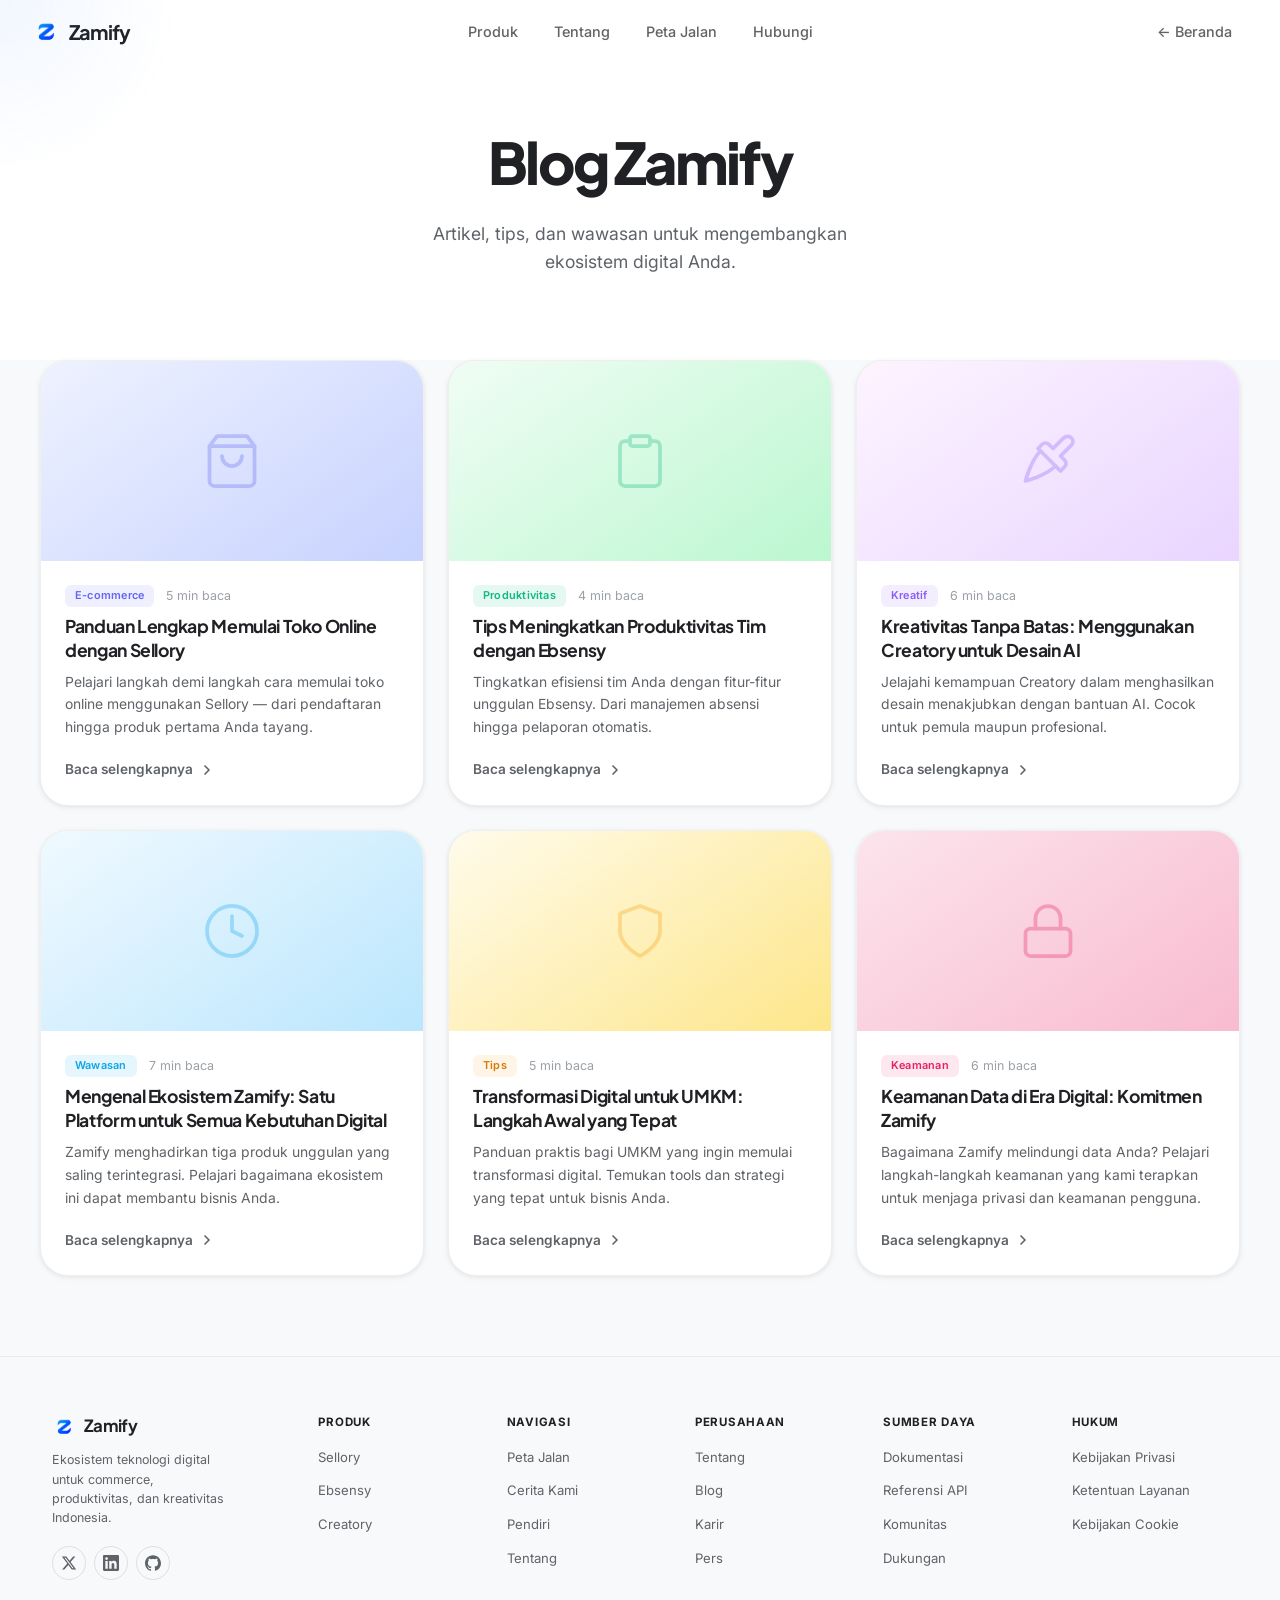
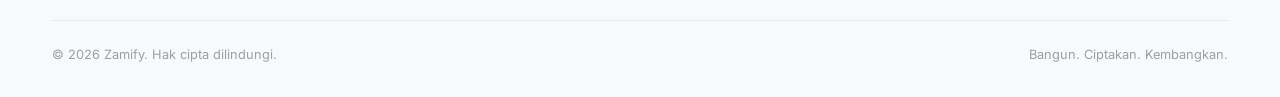
==== commit b0bfe763: "ganti knsp" ====
--- a/blog.html
+++ b/blog.html
@@ -6,6 +6,9 @@
   <meta name="description" content="Blog Zamify — Artikel, tips, dan wawasan seputar ekosistem digital Zamify." />
   <meta name="theme-color" content="#ffffff" />
   <title>Blog — Zamify</title>
+  <link rel="icon" type="image/png" href="asset/by%20(2).png" />
+  <link rel="shortcut icon" type="image/png" href="asset/by%20(2).png" />
+  <link rel="apple-touch-icon" href="asset/by%20(2).png" />
   <link rel="preconnect" href="https://fonts.googleapis.com" />
   <link rel="preconnect" href="https://fonts.gstatic.com" crossorigin />
   <link href="https://fonts.googleapis.com/css2?family=Inter:wght@300;400;500;600;700;800;900&family=Plus+Jakarta+Sans:wght@300;400;500;600;700;800&display=swap" rel="stylesheet" />
@@ -154,9 +157,72 @@
       display: none;
     }
 
+    @media (max-width: 1024px) {
+      .blog-grid {
+        grid-template-columns: repeat(2, 1fr);
+      }
+      .blog-hero {
+        min-height: 30vh;
+        padding-top: 72px;
+      }
+    }
+
     @media (max-width: 768px) {
       .blog-grid {
         grid-template-columns: 1fr;
+        gap: 16px;
+      }
+      .blog-grid-section {
+        padding: 0 0 48px;
+      }
+      .blog-hero {
+        min-height: 25vh;
+        padding: 60px 0 20px;
+      }
+      .blog-hero-headline {
+        font-size: clamp(1.6rem, 6vw, 2rem);
+      }
+      .blog-hero-sub {
+        font-size: 0.9rem;
+      }
+      .blog-card-thumb {
+        height: 160px;
+      }
+      .blog-card-body {
+        padding: 18px;
+      }
+      .blog-card-title {
+        font-size: 1rem;
+      }
+      .blog-card-excerpt {
+        font-size: 0.82rem;
+        -webkit-line-clamp: 2;
+      }
+    }
+
+    @media (max-width: 480px) {
+      .blog-hero {
+        min-height: 20vh;
+        padding: 48px 0 16px;
+      }
+      .blog-hero-headline {
+        font-size: 1.4rem;
+      }
+      .blog-card-thumb {
+        height: 140px;
+      }
+      .blog-card-body {
+        padding: 14px;
+      }
+      .blog-card-title {
+        font-size: 0.95rem;
+      }
+      .blog-card-meta {
+        font-size: 0.72rem;
+        gap: 8px;
+      }
+      .blog-card-link {
+        font-size: 0.8rem;
       }
     }
   </style>
@@ -175,14 +241,14 @@
       </a>
 
       <ul class="nav-links" role="list">
-        <li><a href="index.html#experiments" class="nav-link">Jelajahi</a></li>
+        <li><a href="index.html#experiments" class="nav-link">Produk</a></li>
         <li><a href="index.html#about" class="nav-link">Tentang</a></li>
-        <li><a href="index.html#connect" class="nav-link">Tetap Terhubung</a></li>
+        <li><a href="index.html#roadmap" class="nav-link">Peta Jalan</a></li>
+        <li><a href="index.html#connect" class="nav-link">Hubungi</a></li>
       </ul>
 
       <div class="nav-actions">
-        <a href="index.html" class="nav-signin" id="nav-signin-btn">← Beranda</a>
-        <a href="index.html#connect" class="btn btn-primary nav-cta">Mulai</a>
+        <a href="index.html" class="nav-signin">← Beranda</a>
       </div>
 
       <button class="nav-hamburger" id="nav-hamburger" aria-label="Toggle menu" aria-expanded="false">
@@ -192,13 +258,13 @@
 
     <div class="mobile-menu" id="mobile-menu" aria-hidden="true">
       <ul class="mobile-nav-links" role="list">
-        <li><a href="index.html#experiments" class="mobile-nav-link">Jelajahi</a></li>
+        <li><a href="index.html#experiments" class="mobile-nav-link">Produk</a></li>
         <li><a href="index.html#about" class="mobile-nav-link">Tentang</a></li>
-        <li><a href="index.html#connect" class="mobile-nav-link">Tetap Terhubung</a></li>
+        <li><a href="index.html#roadmap" class="mobile-nav-link">Peta Jalan</a></li>
+        <li><a href="index.html#connect" class="mobile-nav-link">Hubungi</a></li>
       </ul>
       <div class="mobile-nav-actions">
         <a href="index.html" class="btn btn-ghost">← Beranda</a>
-        <a href="index.html#connect" class="btn btn-primary">Mulai</a>
       </div>
     </div>
   </nav>
@@ -357,7 +423,7 @@
             <img src="asset/by (2).png" alt="Zamify" width="28" height="28" />
             <span>Zamify</span>
           </a>
-          <p class="footer-tagline">Platform digital terpadu untuk commerce, produktivitas, dan kreativitas.</p>
+          <p class="footer-tagline">Ekosistem teknologi digital untuk commerce, produktivitas, dan kreativitas Indonesia.</p>
           <div class="footer-socials">
             <a href="#" class="social-link" aria-label="Twitter">
               <svg width="16" height="16" viewBox="0 0 24 24" fill="currentColor"><path d="M18.244 2.25h3.308l-7.227 8.26 8.502 11.24H16.17l-5.214-6.817L4.99 21.75H1.68l7.73-8.835L1.254 2.25H8.08l4.713 6.231zm-1.161 17.52h1.833L7.084 4.126H5.117z"/></svg>
@@ -377,6 +443,16 @@
             <li><a href="#">Sellory</a></li>
             <li><a href="#">Ebsensy</a></li>
             <li><a href="#">Creatory</a></li>
+          </ul>
+        </div>
+
+        <div class="footer-links-group">
+          <h4 class="footer-group-title">Navigasi</h4>
+          <ul>
+            <li><a href="index.html#roadmap">Peta Jalan</a></li>
+            <li><a href="index.html#story">Cerita Kami</a></li>
+            <li><a href="index.html#founder">Pendiri</a></li>
+            <li><a href="index.html#about">Tentang</a></li>
           </ul>
         </div>
 
--- a/style.css
+++ b/style.css
@@ -16,27 +16,19 @@
   --line-soft:  rgba(32,33,36,0.07);
 
   /* Brand accent palette */
-  --yellow:     #fbbc04;
   --blue:       #4285f4;
-  --green:      #34a853;
-  --red:        #ea4335;
-  --indigo:     #5e81f4;
   --purple:     #8b5cf6;
-  --teal:       #00bcd4;
 
   /* Radius */
   --r-sm:   12px;
   --r-md:   20px;
   --r-lg:   28px;
-  --r-xl:   36px;
   --r-pill: 999px;
 
   /* Motion */
   --ease:       cubic-bezier(0.22, 1, 0.36, 1);
-  --ease-spring:cubic-bezier(0.34, 1.56, 0.64, 1);
   --dur-fast:   0.18s;
   --dur-mid:    0.3s;
-  --dur-slow:   0.5s;
 
   /* Font */
   --font:    'Inter', 'Plus Jakarta Sans', system-ui, sans-serif;
@@ -133,15 +125,6 @@
   border-color: rgba(32,33,36,0.2);
 }
 
-.btn-outline {
-  background: transparent;
-  border-color: var(--line);
-  color: var(--ink);
-}
-.btn-outline:hover { background: var(--surface); }
-
-.hide-mobile { display: inline; }
-
 .gradient-text {
   background: linear-gradient(135deg, #4285f4, #8b5cf6);
   -webkit-background-clip: text;
@@ -400,7 +383,7 @@
 .mobile-nav-actions { display: grid; grid-template-columns: 1fr 1fr; gap: 8px; }
 
 /* ════════════════════════════════════════════════════════
-   HERO — Google Labs Split Layout
+   HERO — Ecosystem Brand Layout
 ════════════════════════════════════════════════════════ */
 .hero {
   position: relative;
@@ -409,263 +392,123 @@
   color: var(--ink);
 }
 
-.hero .hero-blobs {
+/* ── Decorative background gradients ── */
+.hero-bg {
   position: absolute;
   inset: 0;
-  overflow: hidden;
   pointer-events: none;
   z-index: 0;
-}
-.hero .blob {
+  overflow: hidden;
+}
+
+.hero-gradient {
   position: absolute;
-  filter: blur(80px);
-  opacity: 0.15;
+  border-radius: 50%;
+  filter: blur(100px);
+  opacity: 0.1;
   will-change: transform;
 }
-.hero .blob-1 { width:42vw; height:42vw; top:-12vw; right:-6vw; animation:float-blob1 18s infinite alternate ease-in-out; }
-.hero .blob-2 { width:36vw; height:36vw; top:30vw; left:-8vw; animation:float-blob2 22s infinite alternate ease-in-out; }
-
-.hero .blob svg { display:block; width:100%; height:100%; transform-origin:center; animation:blobSpin 30s linear infinite; will-change:transform; }
-.hero .blob-2 svg { animation-duration:22s; animation-direction:reverse; }
-
-@keyframes float-blob1 {
-  0%   { transform:translate(0,0) scale(1); }
-  50%  { transform:translate(-8vw,6vw) scale(1.08); }
-  100% { transform:translate(4vw,-4vw) scale(0.96); }
-}
-@keyframes float-blob2 {
-  0%   { transform:translate(0,0) scale(1); }
-  50%  { transform:translate(10vw,-8vw) scale(1.06); }
-  100% { transform:translate(-4vw,6vw) scale(0.94); }
-}
-
-/* ── HERO LAYOUT — Split: Left text + Right card grid ── */
+
+.hero-gradient-1 {
+  width: 45vw;
+  height: 45vw;
+  top: -15vw;
+  right: -8vw;
+  background: var(--blue);
+  animation: heroGradFloat1 20s infinite alternate ease-in-out;
+}
+
+.hero-gradient-2 {
+  width: 38vw;
+  height: 38vw;
+  bottom: -12vw;
+  left: -6vw;
+  background: var(--purple);
+  animation: heroGradFloat2 25s infinite alternate ease-in-out;
+}
+
+@keyframes heroGradFloat1 {
+  0%   { transform: translate(0, 0) scale(1); }
+  100% { transform: translate(-6vw, 6vw) scale(1.08); }
+}
+@keyframes heroGradFloat2 {
+  0%   { transform: translate(0, 0) scale(1); }
+  100% { transform: translate(6vw, -6vw) scale(1.12); }
+}
+
+/* ── Hero layout — 50/50 split ── */
 .hero-layout {
+  position: relative;
+  z-index: 1;
   display: grid;
-  grid-template-columns: 1fr 1fr;
+  grid-template-columns: 1fr 1.5fr;
   align-items: center;
   gap: 60px;
 }
 
-/* Left column */
-.hero-left-col {
+/* ── Left content ── */
+.hero-content {
   display: flex;
   flex-direction: column;
   align-items: flex-start;
-  gap: 0;
-}
-.hero-kicker {
-  font-size: 0.78rem;
-  font-weight: 600;
-  letter-spacing: 0.1em;
-  text-transform: uppercase;
-  color: var(--muted);
-  margin-bottom: 18px;
-}
+}
+
 .hero-headline {
-  color: var(--ink);
-  font-size: clamp(2.4rem, 5.5vw, 4.2rem);
+  font-family: var(--font-alt);
+  font-size: clamp(2.2rem, 4.5vw, 3.5rem);
   font-weight: 800;
   line-height: 1.1;
-  letter-spacing: -0.05em;
-  font-family: var(--font-alt);
-  margin-bottom: 22px;
-}
-.hero-subheadline {
-  max-width: 420px;
-  color: var(--muted);
-  font-size: clamp(0.95rem, 1.5vw, 1.1rem);
-  line-height: 1.7;
-  margin-bottom: 34px;
-}
+  letter-spacing: -0.04em;
+  color: var(--ink);
+  margin-bottom: 20px;
+}
+
+.hero-subline {
+  font-size: clamp(1.1rem, 2.4vw, 1.6rem);
+  font-weight: 800;
+  color: var(--ink);
+  letter-spacing: -0.04em;
+  display: block;
+  margin-top: 8px;
+}
+
+.hero-description {
+  max-width: 520px;
+  font-size: clamp(1rem, 1.5vw, 1.15rem);
+  line-height: 1.75;
+  color: var(--muted);
+  margin-bottom: 36px;
+}
+
 .hero-actions {
   display: flex;
   flex-wrap: wrap;
-  gap: 10px;
-}
-
-/* Right column — 3-card grid like Google Labs */
-.hero-right-col {
-  display: grid;
-  grid-template-columns: repeat(3, 1fr);
-  gap: 14px;
-  align-items: stretch;
-}
-
-/* Individual mini hero cards */
-.hero-mini-card {
-  border-radius: var(--r-lg);
-  overflow: hidden;
-  position: relative;
-  cursor: pointer;
-  transition: transform var(--dur-mid) var(--ease), box-shadow var(--dur-mid) var(--ease);
-  box-shadow: var(--shadow-md);
-  background: var(--surface-2);
-  min-height: 380px;
-  display: flex;
-  flex-direction: column;
-}
-.hero-mini-card:hover {
-  transform: translateY(-6px) scale(1.02);
-  box-shadow: var(--shadow-xl);
-}
-
-/* New badge */
-.hero-mini-badge {
-  position: absolute;
-  top: 14px;
-  left: 14px;
-  z-index: 10;
-  height: 24px;
-  padding: 0 10px;
-  border-radius: var(--r-pill);
-  background: rgba(255,255,255,0.95);
-  color: var(--ink);
-  font-size: 0.7rem;
-  font-weight: 700;
-  letter-spacing: 0.06em;
-  display: flex;
-  align-items: center;
-  box-shadow: var(--shadow-sm);
-  border: 1px solid var(--line-soft);
-}
-
-.hero-mini-card-img {
-  flex: 1;
-  position: relative;
-  overflow: hidden;
-}
-.hero-mini-card-img img {
-  width: 100%;
-  height: 100%;
-  object-fit: cover;
-  transition: transform 0.5s var(--ease);
-}
-.hero-mini-card:hover .hero-mini-card-img img {
-  transform: scale(1.05);
-}
-
-/* Mock visual inside card */
-.hero-mini-mock {
-  width: 100%;
-  height: 100%;
-  min-height: 240px;
+  gap: 12px;
+}
+
+/* ── Right visual ── */
+.hero-visual {
   display: flex;
   align-items: center;
   justify-content: center;
   position: relative;
-  overflow: hidden;
-}
-
-.hero-mini-card-footer {
-  padding: 16px 18px;
-  background: var(--paper);
-  border-top: 1px solid var(--line-soft);
-  display: flex;
-  align-items: center;
-  justify-content: space-between;
-}
-.hero-mini-card-footer-text {
-  flex: 1;
-  min-width: 0;
-}
-.hero-mini-card-name {
-  font-size: 0.95rem;
-  font-weight: 700;
-  color: var(--ink);
-  letter-spacing: -0.02em;
-}
-.hero-mini-card-desc {
-  font-size: 0.75rem;
-  color: var(--muted);
-  margin-top: 2px;
-  white-space: nowrap;
-  overflow: hidden;
-  text-overflow: ellipsis;
-}
-.hero-mini-card-arrow {
-  width: 34px;
-  height: 34px;
-  border-radius: 50%;
-  border: 1.5px solid var(--line);
-  display: grid;
-  place-items: center;
-  color: var(--ink);
-  flex-shrink: 0;
-  margin-left: 10px;
-  transition: background var(--dur-fast) ease, border-color var(--dur-fast) ease, transform var(--dur-fast) ease;
-}
-.hero-mini-card:hover .hero-mini-card-arrow {
-  background: var(--ink);
-  border-color: var(--ink);
-  color: #fff;
-  transform: rotate(45deg);
-}
-
-/* Product slides (slide 1,2,3) — full panel product showcase */
-/* Mock devices */
-.mock-browser,
-.mock-phone,
-.mock-canvas {
-  width: min(320px, 100%);
-  border: 1px solid var(--line);
-  border-radius: var(--r-md);
-  background: var(--surface);
-  box-shadow: var(--shadow-lg);
-}
-.mock-browser { padding: 14px; }
-.mock-browser-top { display:flex; gap:6px; margin-bottom:14px; }
-.mock-browser-top span { width:8px; height:8px; border-radius:50%; }
-.mock-browser-top span:nth-child(1) { background:#ff5f57; }
-.mock-browser-top span:nth-child(2) { background:#febc2e; }
-.mock-browser-top span:nth-child(3) { background:#28c840; }
-
-.mock-chart {
-  height: 72px;
-  border-radius: var(--r-sm);
-  background: var(--surface-2);
-  position: relative;
-  overflow: hidden;
-}
-.mock-chart::after {
-  content:'';
-  position:absolute;
-  inset:0;
-  background: linear-gradient(90deg,
-    transparent 10%,
-    var(--accent,#4285f4) 10% 25%,
-    transparent 25% 35%,
-    var(--accent,#4285f4) 35% 55%,
-    transparent 55%
-  );
-  opacity: 0.35;
-  border-radius: var(--r-sm);
-}
-.mock-store-grid { display:grid; grid-template-columns:repeat(4,1fr); gap:8px; margin-top:12px; }
-.mock-store-grid i { aspect-ratio:1; border-radius:6px; background:var(--surface-2); }
-
-.mock-phone { max-width:200px; padding:14px; border-radius:22px; }
-.mock-phone-pill { width:48px; height:5px; margin:0 auto 14px; border-radius:var(--r-pill); background:var(--line); }
-.mock-attendance-card { height:72px; border-radius:var(--r-sm); background:var(--surface-2); }
-.mock-attendance-list { display:grid; gap:8px; margin-top:12px; }
-.mock-attendance-list i { height:14px; border-radius:4px; background:var(--surface-2); }
-
-.mock-canvas { min-height:180px; position:relative; overflow:hidden; }
-.mock-canvas-shape { position:absolute; border-radius:var(--r-sm); }
-.shape-a { width:80px; height:80px; left:24px; top:24px; background:var(--accent,#8b5cf6); opacity:0.5; transform:rotate(12deg); }
-.shape-b { width:100px; height:50px; right:20px; bottom:24px; border-radius:var(--r-sm); background:var(--surface-2); }
-.mock-canvas-tools { position:absolute; left:20px; right:20px; bottom:16px; display:flex; gap:6px; }
-.mock-canvas-tools i { width:28px; height:28px; border:1px solid var(--line); border-radius:6px; background:var(--paper); }
-
-/* Extra mocks for cards */
-.mock-analytics { display:flex; align-items:flex-end; gap:6px; height:80px; padding:0 10px; }
-.mock-analytics-bar { flex:1; border-radius:4px 4px 0 0; }
-.mock-form { display:grid; gap:8px; padding:10px; }
-.mock-form-field { height:14px; border-radius:4px; background:var(--surface-2); }
-.mock-gallery { display:grid; grid-template-columns:1fr 1fr; gap:6px; padding:8px; }
-.mock-gallery-item { aspect-ratio:1; border-radius:6px; }
-.mock-feed { display:grid; gap:8px; padding:8px; }
-.mock-feed-post { height:20px; border-radius:4px; }
+}
+
+.hero-illustration {
+  width: 100%;
+  max-width: 900px;
+  height: auto;
+  aspect-ratio: 1536 / 1024;
+  object-fit: contain;
+  animation: heroIllusFloat 6s infinite alternate ease-in-out;
+  filter: drop-shadow(0 4px 40px rgba(66,133,244,0.06));
+  will-change: transform;
+}
+
+@keyframes heroIllusFloat {
+  0%   { transform: translateY(0); }
+  100% { transform: translateY(-10px); }
+}
 
 /* ════════════════════════════════════════════════════════
    SHARED SECTION STYLES
@@ -702,7 +545,6 @@
 }
 .labs-blob { position:absolute; pointer-events:none; z-index:0; opacity:0.12; animation:blobFloat 10s ease-in-out infinite alternate; }
 .labs-blob svg { display:block; width:100%; height:100%; transform-origin:center; animation:blobSpin 40s linear infinite; will-change:transform; }
-.labs-blob-blue svg { animation-duration:30s; animation-direction:reverse; }
 
 .labs-blob-exp-1 { width:420px; height:420px; top:5%; left:-100px; }
 .labs-blob-exp-2 { width:380px; height:380px; bottom:10%; right:-80px; animation-delay:-3s; }
@@ -738,11 +580,11 @@
 
 .labs-headline {
   color: var(--ink);
-  font-size: clamp(1.6rem, 3.5vw, 2.4rem);
-  font-weight: 700;
+  font-size: clamp(1.8rem, 4vw, 3.2rem);
+  font-weight: 800;
   letter-spacing: -0.04em;
   line-height: 1.15;
-  margin-bottom: 8px;
+  margin-bottom: 16px;
   font-family: var(--font-alt);
 }
 .labs-subheadline {
@@ -812,7 +654,7 @@
   border-radius: var(--r-lg);
   overflow: hidden;
   background: var(--paper);
-  border: 1.5px solid var(--line-soft);
+  border: 1px solid var(--line-soft);
   box-shadow: var(--shadow-sm);
   transition:
     transform var(--dur-mid) var(--ease),
@@ -881,6 +723,7 @@
   align-self: flex-start;
 }
 .exp-card-title {
+  font-family: var(--font-alt);
   font-size: 1.05rem;
   font-weight: 700;
   color: var(--ink);
@@ -969,15 +812,14 @@
   letter-spacing: 0.12em;
   text-transform: uppercase;
   color: var(--muted);
-  margin-bottom: 20px;
+  margin-bottom: 16px;
+  display: block;
 }
 .labs-about-text {
-  font-size: clamp(1.35rem, 2.8vw, 2.2rem);
-  font-weight: 600;
-  color: var(--ink);
-  line-height: 1.6;
-  letter-spacing: -0.025em;
-  font-family: var(--font-alt);
+  font-size: clamp(1rem, 1.8vw, 1.15rem);
+  font-weight: 400;
+  color: var(--muted);
+  line-height: 1.8;
 }
 
 /* ════════════════════════════════════════════════════════
@@ -1028,7 +870,6 @@
   gap: 40px;
 }
 .labs-connect-container .labs-headline {
-  font-size: clamp(1.8rem, 4vw, 3.2rem);
   text-align: center;
   max-width: 800px;
 }
@@ -1082,12 +923,11 @@
 }
 .footer-top {
   display: grid;
-  grid-template-columns: 1.5fr repeat(4, 1fr);
-  gap: 40px;
+  grid-template-columns: 1.5fr repeat(5, 1fr);
+  gap: 32px;
   padding-bottom: 40px;
   border-bottom: 1px solid var(--line-soft);
 }
-.footer-brand {}
 .footer-logo {
   display: inline-flex;
   align-items: center;
@@ -1101,11 +941,11 @@
 .footer-logo span { font-family: var(--font-alt); font-size: 1.05rem; font-weight: 700; letter-spacing:-0.04em; }
 
 .footer-tagline {
-  font-size: 0.82rem;
-  color: var(--muted);
-  line-height: 1.6;
+  font-size: 0.78rem;
+  color: var(--muted);
+  line-height: 1.55;
   margin-bottom: 18px;
-  max-width: 200px;
+  max-width: 180px;
 }
 .footer-socials { display: flex; gap: 8px; }
 .social-link {
@@ -1119,18 +959,17 @@
 }
 .social-link:hover { color: var(--ink); background: var(--surface-2); border-color: rgba(32,33,36,0.2); }
 
-.footer-links-group {}
 .footer-group-title {
-  font-size: 0.78rem;
+  font-size: 0.72rem;
   font-weight: 700;
   color: var(--ink);
-  letter-spacing: 0.04em;
+  letter-spacing: 0.06em;
   text-transform: uppercase;
-  margin-bottom: 14px;
-}
-.footer-links-group ul { display: grid; gap: 10px; }
+  margin-bottom: 12px;
+}
+.footer-links-group ul { display: grid; gap: 8px; }
 .footer-links-group a {
-  font-size: 0.87rem;
+  font-size: 0.82rem;
   color: var(--muted);
   transition: color var(--dur-fast) ease;
 }
@@ -1177,12 +1016,15 @@
 
   .hero-layout {
     grid-template-columns: 1fr;
-    gap: 40px;
+    gap: 48px;
     text-align: center;
   }
-  .hero-left-col { align-items: center; }
-  .hero-subheadline { margin: 0 auto 34px; }
-  .hero-right-col { grid-template-columns: repeat(3, 1fr); }
+  .hero-content { align-items: center; }
+  .hero-description { margin: 0 auto 36px; }
+  .hero-actions { justify-content: center; }
+  .hero-illustration { max-width: 600px; }
+  .hero-gradient-1 { width: 60vw; height: 60vw; }
+  .hero-gradient-2 { width: 50vw; height: 50vw; }
 
   .footer-top { grid-template-columns: 1fr 1fr; }
 }
@@ -1192,12 +1034,12 @@
 ════════════════════════════════════════════════════════ */
 @media (max-width: 768px) {
   .nav-container { padding: 0 20px; height: 60px; }
-  .section-pad { min-height: 100vh; }
   .section-container { padding: 0 20px; }
 
-  .hero-right-col { grid-template-columns: 1fr 1fr; }
-  .hero-mini-card { min-height: 300px; }
-  .hero-mini-card:nth-child(3) { display: none; }
+  .hero-layout { gap: 40px; }
+  .hero-illustration { max-width: 480px; }
+  .hero-gradient-1,
+  .hero-gradient-2 { opacity: 0.06; }
 
   .exp-card { flex: 0 0 calc(50% - 8px); }
 
@@ -1212,26 +1054,29 @@
    RESPONSIVE — SMALL MOBILE 480px
 ════════════════════════════════════════════════════════ */
 @media (max-width: 480px) {
-  .hero-right-col { grid-template-columns: 1fr; }
-  .hero-mini-card:nth-child(2), .hero-mini-card:nth-child(3) { display: none; }
-  .hero-mini-card { min-height: 260px; }
+  .hero-layout { gap: 32px; }
+  .hero-headline { font-size: clamp(1.8rem, 7vw, 2.2rem); }
+  .hero-description { font-size: 0.95rem; margin-bottom: 28px; }
+  .hero-actions { flex-direction: column; align-items: center; width: 100%; }
+  .hero-actions .btn { width: 100%; }
+  .hero-illustration { max-width: 360px; }
 
   .exp-card { flex: 0 0 calc(80% - 8px); }
   .footer-top { grid-template-columns: 1fr; }
   .nav-container { grid-template-columns: 1fr auto; }
-  .hero-layout { padding: 60px 0; }
-}
-
-/* ════════════════════════════════════════════════════════
-   MICRO-INTERACTIONS & POLISH
-═════════════════════════════════════════════════════════ */
-@keyframes pulse {
-  0%, 100% { box-shadow: 0 0 0 0 rgba(66,133,244,0.25); }
-  50%       { box-shadow: 0 0 0 8px rgba(66,133,244,0); }
-}
-@keyframes shimmer {
-  0%   { background-position: -200% 0; }
-  100% { background-position: 200% 0; }
+}
+
+/* ════════════════════════════════════════════════════════
+   REDUCED MOTION
+════════════════════════════════════════════════════════ */
+@media (prefers-reduced-motion: reduce) {
+  *, *::before, *::after {
+    animation-duration: 0.01ms !important;
+    animation-iteration-count: 1 !important;
+    transition-duration: 0.01ms !important;
+  }
+  .hero-illustration { animation: none; }
+  .intro-screen { display: none; }
 }
 
 /* Focus visible */
@@ -1247,7 +1092,7 @@
 .modal-overlay {
   position: fixed;
   inset: 0;
-  z-index: 9999;
+  z-index: var(--z-intro);
   background: rgba(0,0,0,0.45);
   backdrop-filter: blur(4px);
   display: flex;
@@ -1262,12 +1107,12 @@
   pointer-events: auto;
 }
 .modal-card {
-  background: #fff;
-  border-radius: 20px;
+  background: var(--paper);
+  border-radius: var(--r-md);
   padding: 36px 32px 28px;
   width: min(420px, 92vw);
   position: relative;
-  box-shadow: 0 20px 60px rgba(0,0,0,0.2);
+  box-shadow: var(--shadow-xl);
   transform: translateY(20px) scale(0.96);
   transition: transform 0.3s cubic-bezier(0.22,1,0.36,1);
 }
@@ -1377,3 +1222,94 @@
   pointer-events: auto;
 }
 .toast-icon { font-size: 1.2rem; }
+
+/* ─── HIDDEN UTILITY ────────────────────────────── */
+.hidden { display: none; }
+
+/* ════════════════════════════════════════════════════════
+   STORY SECTION — Cerita Zamify
+════════════════════════════════════════════════════════ */
+.story {
+  position: relative;
+  overflow: hidden;
+  background: var(--surface);
+  border-top: 1px solid var(--line-soft);
+}
+.story-blobs { position:absolute; inset:0; pointer-events:none; z-index:0; overflow:hidden; }
+.story-blob { position:absolute; pointer-events:none; opacity:0.1; animation:blobFloat 12s ease-in-out infinite alternate; }
+.story-blob svg { display:block; width:100%; height:100%; transform-origin:center; animation:blobSpin 30s linear infinite; will-change:transform; }
+.story-blob-1 { width:380px; height:380px; top:-80px; right:-100px; }
+.story-blob-2 { width:340px; height:340px; bottom:-60px; left:-80px; animation-delay:-4s; }
+.story-blob-2 svg { animation-duration:22s; animation-direction:reverse; }
+.story-container { position:relative; z-index:1; max-width:900px; }
+.story-label { font-size:0.72rem; font-weight:700; letter-spacing:0.12em; text-transform:uppercase; color:var(--muted); margin-bottom:16px; display:block; }
+.story-headline { font-family:var(--font-alt); font-size:clamp(1.8rem,4vw,3.2rem); font-weight:800; letter-spacing:-0.04em; line-height:1.15; color:var(--ink); margin-bottom:16px; }
+.story-body { display:grid; gap:18px; }
+.story-text { font-size:clamp(1rem,1.8vw,1.15rem); color:var(--muted); line-height:1.8; max-width:720px; }
+
+/* ════════════════════════════════════════════════════════
+   ROADMAP SECTION
+════════════════════════════════════════════════════════ */
+.roadmap { position:relative; overflow:hidden; background:var(--surface); border-top:1px solid var(--line-soft); }
+.roadmap-blobs { position:absolute; inset:0; pointer-events:none; z-index:0; overflow:hidden; }
+.roadmap-blob { position:absolute; pointer-events:none; opacity:0.08; animation:blobFloat 12s ease-in-out infinite alternate; }
+.roadmap-blob svg { display:block; width:100%; height:100%; transform-origin:center; animation:blobSpin 30s linear infinite; will-change:transform; }
+.roadmap-blob-1 { width:360px; height:360px; top:-60px; left:-80px; }
+.roadmap-blob-2 { width:320px; height:320px; bottom:-40px; right:-60px; animation-delay:-3s; }
+.roadmap-blob-2 svg { animation-duration:22s; animation-direction:reverse; }
+.roadmap-header { position:relative; z-index:1; text-align:center; margin-bottom:56px; }
+.roadmap-label { font-size:0.72rem; font-weight:700; letter-spacing:0.12em; text-transform:uppercase; color:var(--muted); margin-bottom:16px; display:block; }
+.roadmap-headline { font-family:var(--font-alt); font-size:clamp(1.8rem,4vw,3.2rem); font-weight:800; letter-spacing:-0.04em; line-height:1.15; color:var(--ink); margin-bottom:16px; }
+.roadmap-subheadline { font-size:clamp(0.9rem,1.5vw,1.05rem); color:var(--muted); line-height:1.65; max-width:480px; margin:0 auto; }
+.roadmap-timeline { position:relative; z-index:1; display:grid; grid-template-columns:repeat(4,1fr); gap:20px; }
+.roadmap-phase { background:var(--paper); border:1px solid var(--line-soft); border-radius:var(--r-lg); padding:28px 24px; position:relative; transition:transform var(--dur-mid) var(--ease), box-shadow var(--dur-mid) var(--ease); }
+.roadmap-phase:hover { transform:translateY(-4px); box-shadow:var(--shadow-lg); }
+.roadmap-phase-marker { width:40px; height:40px; border-radius:var(--r-sm); display:grid; place-items:center; margin-bottom:16px; }
+.roadmap-phase-marker svg { width:18px; height:18px; }
+.roadmap-phase-content { display:flex; flex-direction:column; gap:6px; }
+.roadmap-phase-num { font-size:0.72rem; font-weight:700; letter-spacing:0.08em; text-transform:uppercase; color:var(--muted-light); }
+.roadmap-phase-date { font-size:0.78rem; font-weight:500; color:var(--muted-light); }
+.roadmap-phase-title { font-family:var(--font-alt); font-size:1.1rem; font-weight:700; color:var(--ink); letter-spacing:-0.02em; margin-top:4px; }
+.roadmap-phase-desc { font-size:0.85rem; color:var(--muted); line-height:1.65; }
+.roadmap-phase-status { font-size:0.78rem; font-weight:600; margin-top:4px; }
+
+/* ════════════════════════════════════════════════════════
+   FOUNDER SECTION — Cerita Pendiri
+════════════════════════════════════════════════════════ */
+.founder { position:relative; overflow:hidden; background:var(--paper); }
+.founder-blobs { position:absolute; inset:0; pointer-events:none; z-index:0; overflow:hidden; }
+.founder-blob { position:absolute; pointer-events:none; opacity:0.08; animation:blobFloat 15s ease-in-out infinite alternate; }
+.founder-blob svg { display:block; width:100%; height:100%; transform-origin:center; animation:blobSpin 40s linear infinite; will-change:transform; }
+.founder-blob-1 { width:400px; height:400px; top:-100px; left:-120px; }
+.founder-blob-2 { width:350px; height:350px; bottom:-80px; right:-100px; animation-delay:-5s; }
+.founder-blob-2 svg { animation-duration:28s; animation-direction:reverse; }
+.founder-layout { position:relative; z-index:1; display:grid; grid-template-columns:1fr 1.5fr; align-items:center; gap:60px; }
+.founder-visual { display:flex; align-items:center; justify-content:center; position:relative; }
+.founder-avatar { width:240px; height:240px; border-radius:50%; position:relative; z-index:2; overflow:hidden; }
+.founder-avatar svg { width:100%; height:100%; }
+.founder-avatar-ring { position:absolute; z-index:1; width:280px; height:280px; border-radius:50%; border:2px dashed var(--line); animation:blobSpin 30s linear infinite; }
+.founder-content { display:flex; flex-direction:column; gap:16px; }
+.founder-label { font-size:0.72rem; font-weight:700; letter-spacing:0.12em; text-transform:uppercase; color:var(--muted); margin-bottom:16px; display:block; }
+.founder-headline { font-family:var(--font-alt); font-size:clamp(1.8rem,4vw,3.2rem); font-weight:800; letter-spacing:-0.04em; line-height:1.15; color:var(--ink); margin-bottom:16px; }
+.founder-body { display:grid; gap:14px; }
+.founder-text { font-size:clamp(0.9rem,1.4vw,1rem); color:var(--muted); line-height:1.75; }
+.founder-signature { margin-top:8px; }
+.founder-signature-line { font-family:var(--font-alt); font-size:0.95rem; font-weight:600; color:var(--ink); letter-spacing:-0.01em; }
+
+/* ════════════════════════════════════════════════════════
+   CONNECT SUBTEXT
+════════════════════════════════════════════════════════ */
+.labs-connect-sub { color:var(--muted); font-size:clamp(0.95rem,1.5vw,1.1rem); line-height:1.7; max-width:560px; text-align:center; }
+
+/* ─── ROADMAP & FOUNDER — Responsive ─── */
+@media (max-width:1024px) {
+  .roadmap-timeline { grid-template-columns:1fr 1fr; }
+  .founder-layout { grid-template-columns:1fr; text-align:center; }
+  .founder-visual { order:-1; }
+  .founder-avatar-ring { display:none; }
+}
+@media (max-width:768px) {
+  .roadmap-timeline { grid-template-columns:1fr; gap:16px; }
+  .founder-avatar { width:160px; height:160px; }
+  .founder-layout { gap:32px; }
+}
